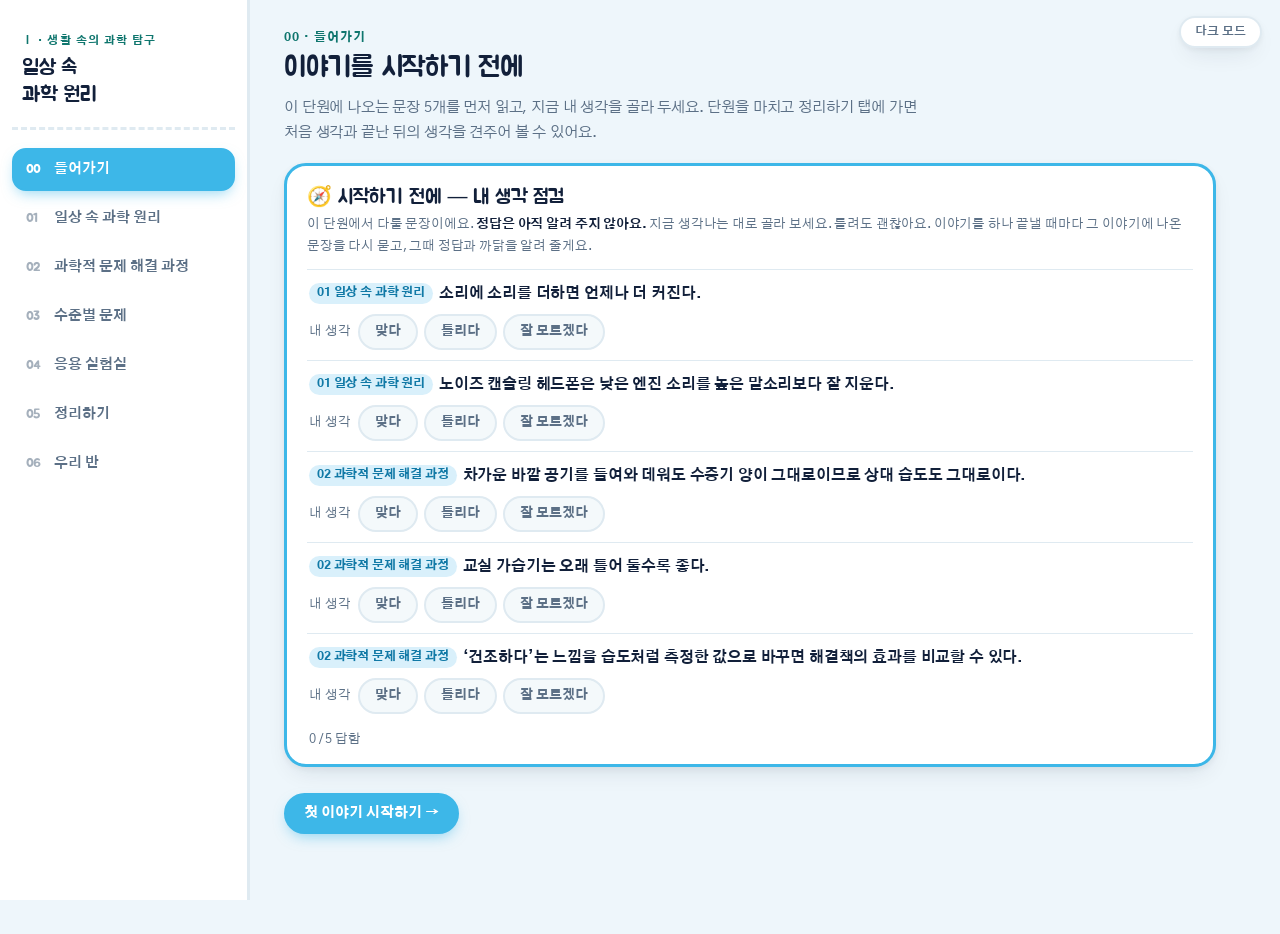
==== 2-1/index.html @ 99b925e0 "2-1 젖은 수건 교실·2-2 자동 급수 화분: 잘라 보는 디오라마 모형, AI 대표 그림(wet-towel-classroom·auto-water.webp)과 훅 문장, 2-1 과" ====
<!DOCTYPE html>
<html lang="ko">
<head>
<meta charset="utf-8">
<meta name="viewport" content="width=device-width, initial-scale=1">
<title>생활 속의 과학 탐구 — 관측 스테이션</title>
<link rel="stylesheet" href="../assets/theme.css">
<link rel="stylesheet" href="../assets/story.css">
</head>
<body>

<div class="app">
  <nav class="rail" id="rail">
    <div class="brand">
      <a class="home" href="../">← 과학탐구실험2</a>
      <div class="eyebrow" style="margin-top:8px">Ⅰ · 생활 속의 과학 탐구</div>
      <h1 class="display">일상 속<br>과학 원리</h1>
    </div>
    <button class="tab-btn active" data-tab="0"><span class="num">01</span> 일상 속 과학 원리</button>
    <button class="tab-btn" data-tab="1"><span class="num">02</span> 과학적 문제 해결 과정</button>
    <button class="tab-btn" data-tab="3"><span class="num">03</span> 수준별 문제</button>
    <button class="tab-btn" data-tab="4"><span class="num">04</span> 응용 실험실</button>
    <button class="tab-btn" data-tab="5"><span class="num">05</span> 정리하기</button>
    <button class="tab-btn" data-tab="6"><span class="num">06</span> 우리 반</button>
  </nav>

  <main>
    <!-- =====================================================================
         01 일상 속 과학 원리 — 이야기 「비행기 안의 고요」
         ===================================================================== -->
    <section class="tab-panel" data-panel="0">
      <div class="stage-head">
        <div class="eyebrow">01 · 우리 곁의 과학 · 이야기 한 편</div>
        <h2 class="display">비행기 안의 고요</h2>
        <p>수학여행 비행기 안, 엔진 소리가 웅웅 울립니다. 노이즈 캔슬링 헤드폰을 켜자 소음이 거짓말처럼 줄어듭니다. 소리를 소리로 지우는 원리를 <span data-view="law:간섭 (파동)">파동의 간섭</span>으로 찾아내고, 헤드폰이 왜 말소리는 다 지우지 못하는지까지 알아냅니다.</p>
        <span class="std-chip">10과탐2-01-01</span><div class="std-note"><b>[10과탐2-01-01]</b> 영화, 건축, 요리, 스포츠, 미디어 등 생활 속의 과학 원리를 실험 등을 통해 탐구하고, 과학 원리를 설명할 수 있다.</div><p class="std-note" style="margin-top:6px">※ 실습편은 <b>Ⅰ. 생활 속의 과학 탐구</b>(2-3)에 있습니다.</p><div class="terms"><b>파동의 간섭</b><b>위상</b><b>처리 지연</b></div>
      </div>

      <div class="episode" id="ep1">
        <section class="scene" data-title="엔진 소리가 사라졌다">
          <div class="story narr"><div class="who">✈️</div><div class="say"><span class="name">이야기</span>제주로 가는 비행기. 엔진이 내는 낮은 ‘웅—’ 소리가 계속 귀를 누릅니다. 옆자리 친구가 건넨 헤드폰의 노이즈 캔슬링 단추를 누르자, 음악을 틀지 않았는데도 엔진 소리가 확 줄었습니다.</div></div>
          <div class="story"><div class="who">🧑‍🎓</div><div class="say"><span class="name">친구</span>“신기하지? 헤드폰 바깥에 작은 마이크가 달려 있대. 그런데 마이크로 소음을 들어서 어떻게 소음을 없앤다는 거지?”</div></div>
          <div class="gate loose" id="g1"></div>
        </section>

        <section class="scene" data-title="소리로 소리를 지우기">
          <div class="story"><div class="who">🎧</div><div class="say"><span class="name">음향 엔지니어 (기내 방송 인터뷰)</span>“헤드폰은 마이크로 들은 소음을 바탕으로 새 소리를 만들어 함께 들려줍니다. 새 소리의 <b>위상</b>(파동이 어느 단계에 있는지)과 <b>세기</b>를 조절해, 귀에 들리는 소리의 <b>진폭</b>을 원래 소음의 <b>10% 이하</b>로 줄여 보세요.”</div></div>
          <div class="stage-card">
            <div class="canvas-wrap stage"><canvas id="a-c-wave" width="900" height="380"></canvas></div>
            <div class="sim-side">
              <div class="readout" id="a-wave-read"></div>
              <div style="display:flex;flex-direction:column;gap:14px">
                <div class="ctrl-group">
                  <div class="ctrl-label">만든 소리의 위상차<span class="val" id="a-ph-val">0°</span></div>
                  <input type="range" id="a-ph" min="0" max="180" step="5" value="0">
                </div>
                <div class="ctrl-group">
                  <div class="ctrl-label">만든 소리의 세기 (소음 = 1)<span class="val" id="a-am-val">0.5</span></div>
                  <input type="range" id="a-am" min="0.5" max="1.5" step="0.1" value="0.5">
                </div>
                <button type="button" class="btn sm" id="a-wave-play">⏸ 파동 멈추기</button>
              </div>
            </div>
            <div class="info-card" id="a-wave-info"></div>
          </div>
          <div id="a-wave-pick"></div>
          <div class="mission" id="m1-2"><ul><li id="m1-2a">귀에 들리는 소리를 소음의 10% 이하로 줄이기</li><li id="m1-2b">위상차 0° 일 때 일어나는 일 고르기</li></ul></div>
        </section>

        <section class="scene" data-title="말소리는 왜 들릴까">
          <div class="story"><div class="who">🗣️</div><div class="say"><span class="name">친구</span>“이상해. 엔진 소리는 거의 안 들리는데 승무원 안내 방송은 들려.”</div></div>
          <div class="story"><div class="who">🧭</div><div class="say"><span class="name">탐구 과제</span>헤드폰은 마이크로 소리를 듣고 새 소리를 만들기까지 <b>0.1 ms</b>(1만분의 1초)가 걸립니다. 소음의 진동수를 바꿔 가며, 소음을 <b>절반 이상 줄일 수 있는 가장 높은 진동수</b>를 찾아보세요.</div></div>
          <div class="stage-card">
            <div class="canvas-wrap stage"><canvas id="a-c-lag" width="900" height="330"></canvas></div>
            <div class="sim-side">
              <div class="readout" id="a-lag-read"></div>
              <div style="display:flex;flex-direction:column;gap:14px">
                <div class="ctrl-group">
                  <div class="ctrl-label">소음의 진동수<span class="val" id="a-f-val">200 Hz</span></div>
                  <input type="range" id="a-f" min="100" max="2000" step="100" value="200">
                </div>
                <button type="button" class="btn sm" id="a-lag-play">⏸ 파동 멈추기</button>
              </div>
            </div>
            <div class="info-card" id="a-lag-info"></div>
          </div>
          <div id="a-lag-pick"></div>
          <div class="mission" id="m1-3"><ul><li id="m1-3a">소음을 절반 이상 줄이는 가장 높은 진동수 찾기</li><li id="m1-3b">말소리가 들리는 까닭 고르기</li></ul></div>
        </section>

        <section class="scene" data-title="생활 속 과학 원리 지도">
          <div class="story"><div class="who">🗺️</div><div class="say"><span class="name">과학 선생님 (여행 뒤 수업)</span>“노이즈 캔슬링처럼 우리 생활의 기술 뒤에는 과학 원리가 숨어 있어요. 영화, 건축, 요리, 스포츠, 미디어에서 모은 카드를 원리에 따라 나눠 봅시다.”</div></div>
          <div class="stage-card"><div id="a-sort"></div></div>
          <div class="mission" id="m1-4">여덟 가지 생활 속 기술을 과학 원리에 따라 나누세요.</div>
        </section>

        <section class="scene" data-title="결말 — 여행 보고서">
          <div class="ending">
            <h4>🎧 반대 모양의 파동을 더하면 사라진다</h4>
            <p>노이즈 캔슬링 헤드폰은 마이크로 들은 소음과 세기는 같고 위상이 <b>반대(180°)</b>인 소리를 만들어 더합니다. 두 파동의 마루와 골이 만나 서로 지우는 <b>상쇄 간섭</b>입니다. 위상이 같으면 오히려 소리가 커지는 <b>보강 간섭</b>이 일어납니다. 그런데 소리를 만드는 데 걸리는 짧은 시간 동안에도 진동수가 높은 소리는 위상이 크게 어긋나, 낮은 엔진 소리는 잘 지워도 말소리 속 자음처럼 진동수가 높은 성분은 덜 지워집니다. 생활 속 기술도 원리를 알면 <b>무엇을 잘하고 무엇을 못하는지</b> 설명할 수 있습니다.</p>
            <div class="vs" id="e1-vs"></div>
            <span class="stamp">생활 탐구 ① 완성</span>
          </div>
          <div class="info-card" style="margin:14px 0">📎 과학자의 눈: 실제 헤드폰은 높은 소리를 귀덮개와 이어팁으로 막고(차음), 낮은 소리는 상쇄 간섭으로 줄이는 두 방법을 함께 씁니다. 처리 지연 0.1 ms와 ‘절반 이상’ 기준은 원리를 보이기 위해 단순화한 값입니다.</div>
          <div class="stage-card" style="padding:6px 0 4px;margin-top:16px"><div id="wk1"></div></div>
        </section>
      </div>
      <p class="teacher-note">교사용: 주소 끝에 <a href="?open=1">?open=1</a>을 붙이면 모든 장면이 열립니다.</p>
    </section>

    <!-- =====================================================================
         02 과학적 문제 해결 과정 — 이야기 「목이 따가운 교실」
         ===================================================================== -->
    <section class="tab-panel" data-panel="1" hidden>
      <div class="stage-head">
        <div class="eyebrow">02 · 문제에서 결론까지 · 이야기 한 편</div>
        <h2 class="display">목이 따가운 교실</h2>
        <p>겨울 교실, 난방을 켜면 목이 따갑고 문고리에서 정전기가 탁탁 튑니다. 학급 환경 도우미가 되어 문제를 재어 보고, 가습기와 젖은 수건이라는 두 해결책을 가설로 세워 시험하며, 과학적 문제 해결 과정을 차례로 밟아 갑니다.</p>
        <span class="std-chip">10과탐2-01-02</span><div class="std-note"><b>[10과탐2-01-02]</b> 사회적 이슈나 생활 속에서 과학 탐구 문제를 발견하고, 이를 해결하기 위한 과학 탐구 활동을 계획하고 수행할 수 있다.</div><div class="terms"><b>상대 습도</b><b>가설 검증</b><b>증발</b><b>문제 해결 과정</b></div>
      </div>

      <div class="episode" id="ep2">
        <section class="scene" data-title="겨울 교실의 불평">
          <div class="story narr"><div class="who">🏫</div><div class="say"><span class="name">이야기</span>12월, 난방기를 켠 교실. “목이 따가워.” “눈이 뻑뻑해.” “문고리 만지기 무서워!” 담임 선생님이 환경 도우미에게 해결책을 찾아 달라고 부탁했습니다.</div></div>
          <div class="story"><div class="who">🧑‍🏫</div><div class="say"><span class="name">담임 선생님</span>“가습기를 살까, 화분을 놓을까, 친구들 의견이 제각각이야. 과학적으로 해결하려면 무엇부터 할까?”</div></div>
          <div class="gate loose" id="g2"></div>
        </section>

        <section class="scene" data-title="가습기를 몇 분 틀까">
          <div class="story"><div class="who">💧</div><div class="say"><span class="name">보건 선생님</span>“습도계로 재 보니 교실 습도가 25%예요. 건강에는 <b>40~60%</b>가 좋고, 60%를 넘으면 창문에 물이 맺혀 곰팡이가 생기기 쉬워요. 가습기 세기와 가동 시간을 바꿔 보며 <b>30분 안에</b> 40~60%에 이르게 해 주세요. 그리고 강하게 계속 틀어 두면 어떻게 되는지도 확인해 보세요.”</div></div>
          <div class="stage-card">
            <div class="canvas-wrap stage"><canvas id="b-c-hum" width="900" height="330"></canvas></div>
            <div class="sim-side">
              <div class="readout" id="b-hum-read"></div>
              <div style="display:flex;flex-direction:column;gap:14px">
                <div class="ctrl-group">
                  <div class="ctrl-label">가습기 세기</div>
                  <div class="seg" id="b-pow"><button class="on" data-v="weak">약하게</button><button data-v="strong">강하게</button></div>
                </div>
                <div class="ctrl-group">
                  <div class="ctrl-label">가동 시간<span class="val" id="b-t-val">10분</span></div>
                  <input type="range" id="b-t" min="0" max="120" step="5" value="10">
                </div>
                <button type="button" class="btn sm" id="b-hum-play">⏸ 김 멈추기</button>
              </div>
            </div>
            <div class="info-card" id="b-hum-info"></div>
          </div>
          <div id="b-hum-pick"></div>
          <div class="mission" id="m2-2"><ul><li id="m2-2a">30분 안에 습도 40~60%에 이르게 하기</li><li id="m2-2b">강하게 계속 틀면 60%를 넘는 때 확인하기</li><li id="m2-2c">습도를 알맞게 유지하는 방법 고르기</li></ul></div>
        </section>

        <section class="scene" data-title="젖은 수건 가설">
          <div class="story"><div class="who">🧺</div><div class="say"><span class="name">반장</span>“가습기 살 돈이 없으면 젖은 수건을 널면 되잖아!”</div></div>
          <div class="story"><div class="who">🧭</div><div class="say"><span class="name">탐구 과제</span>좋은 생각이지만 <b>가설</b>로 시험해 봐야 합니다. 수건 한 장은 한 시간에 물 약 50 g을 증발시킵니다. 창문을 닫은 채 한 시간 동안 습도를 <b>10%p 이상</b> 올리려면 수건이 적어도 몇 장 필요할까요? 가장 적은 수를 찾고, 환기하면 어떻게 되는지도 보세요.</div></div>
          <figure class="hero-art"><img src="img/wet-towel-classroom.webp" alt="겨울 교실을 블록처럼 잘라 낸 모형. 칠판과 창문이 있는 두 벽 사이에 책상과 의자가 놓여 있고, 가운데 빨래 건조대에 젖은 수건 여러 장이 걸려 물방울이 떨어진다. 벽에는 작은 습도계가 걸려 있고, 바닥 단면이 보인다." loading="lazy"><figcaption><b>교실 공기 속 물을 다 모아도 1 L 병 하나를 채우지 못합니다</b> 공기에 섞인 수증기는 눈에 보이지 않지만 무게가 있습니다. 20 °C 공기 1 m³는 수증기를 약 17 g까지 품을 수 있는데, 습도 25%인 교실 공기 180 m³에는 모두 합쳐 800 g쯤만 들어 있습니다. 젖은 수건에서 날아간 물이 이 숫자를 얼마나 바꿀 수 있는지 아래 모형에서 따져 보세요.</figcaption></figure>
          <div class="stage-card">
            <div class="canvas-wrap" style="background:#e4eaf1"><canvas id="b-c-towel" width="900" height="580"></canvas></div>
            <div class="sim-side">
              <div class="readout" id="b-towel-read"></div>
              <div style="display:flex;flex-direction:column;gap:14px">
                <div class="ctrl-group">
                  <div class="ctrl-label">널어 둔 젖은 수건<span class="val" id="b-n-val">2장</span></div>
                  <input type="range" id="b-n" min="0" max="12" step="1" value="2">
                </div>
                <div class="ctrl-group">
                  <div class="ctrl-label">창문</div>
                  <div class="seg" id="b-win"><button class="on" data-v="shut">닫아 둠</button><button data-v="vent">20분마다 환기</button></div>
                </div>
                <button type="button" class="btn sm" id="b-towel-play">⏸ 수증기 멈추기</button>
              </div>
            </div>
            <div class="info-card" id="b-towel-info"></div>
          </div>
          <div class="mission" id="m2-3">창문을 닫고 한 시간에 습도를 10%p 이상 올리는 가장 적은 수건 수를 찾으세요.</div>
        </section>

        <section class="scene" data-title="해결 과정 되짚기">
          <div class="story"><div class="who">📋</div><div class="say"><span class="name">담임 선생님</span>“학급 회의에서 발표할 수 있게, 우리가 걸어온 과정을 순서대로 정리해 보자.”</div></div>
          <div class="stage-card"><div id="b-order"></div></div>
          <div class="mission" id="m2-4">과학적 문제 해결의 여섯 단계를 순서대로 놓으세요.</div>
        </section>

        <section class="scene" data-title="결말 — 학급 회의 발표">
          <div class="ending">
            <h4>💧 느낌이 아니라 숫자로</h4>
            <p>환경 도우미는 ‘건조하다’는 느낌을 <b>습도 25%</b>라는 숫자로 바꾸어 문제를 정의했습니다. ‘가습기를 틀면 습도가 오를 것이다’, ‘젖은 수건으로도 올릴 수 있을 것이다’라는 가설을 세우고, 가동 시간과 수건 수를 바꾸어 가며 시험했습니다. 가습기는 강하게 20~30분이면 충분하지만 계속 틀면 60%를 넘었고, 수건은 창문을 닫고 7장은 널어야 한 시간에 10%p가 올랐습니다. <b>문제 인식 → 가설 → 설계 → 수행 → 해석과 결론 → 적용과 평가</b>, 과학적 문제 해결은 생활의 작은 불편에서도 시작됩니다.</p>
            <div class="vs" id="e2-vs"></div>
            <span class="stamp">생활 탐구 ② 완성</span>
          </div>
          <div class="info-card" style="margin:14px 0">📎 과학자의 눈: 상대 습도는 공기가 품을 수 있는 최대 수증기량에 대해 실제 수증기량이 몇 % 인지를 나타냅니다. 20 °C 공기 1 m³는 수증기를 약 17 g까지 품을 수 있습니다. 교실 부피 180 m³, 환기 없음으로 단순화해 계산했습니다. 가습기는 시간당 물 약 2 L를 내는 대형 기준이라, 흔한 가정용(시간당 0.3~0.6 L)이라면 수건 7장(시간당 350 g)이 가습기 한 대 몫쯤 됩니다.</div>
          <div class="stage-card" style="padding:6px 0 4px;margin-top:16px"><div id="wk2"></div></div>
        </section>
      </div>
      <p class="teacher-note">교사용: 주소 끝에 <a href="?open=1">?open=1</a>을 붙이면 모든 장면이 열립니다.</p>
    </section>

    <!-- ===================================================================== 03 수준별 문제 -->
    <section class="tab-panel" data-panel="3" hidden>
      <div class="stage-head">
        <div class="eyebrow">03 · 기본 · 발전 · 심화</div>
        <h2 class="display">수준별 문제</h2>
        <p>이 단원의 학습 목표를 세 단계로 확인합니다. <b>1단계 기본</b>은 용어와 핵심 개념, <b>2단계 발전</b>은 자료 해석과 계산, <b>3단계 심화</b>는 처음 보는 상황에 적용하고 근거를 들어 설명하기입니다. 자기 수준에 맞는 단계부터 시작하세요. 두 번 틀리면 정답과 해설을 볼 수 있습니다.</p>
      </div>
      <div id="quiz"></div>
    </section>

    <!-- ===================================================================== 04 응용 실험실 -->
    <section class="tab-panel" data-panel="4" hidden>
      <div class="stage-head">
        <div class="eyebrow">04 · 배운 것을 처음 보는 상황에</div>
        <h2 class="display">응용 실험실</h2>
        <p>이야기에서 찾아낸 개념을 전혀 다른 상황에 써 봅니다. 사례마다 <b>먼저 예상하고 → 직접 조작해 → 판정받고 → 까닭을 확인</b>합니다. 세 번 틀리면 풀이를 볼 수 있습니다.</p>
      </div>
      <div id="lab"></div>
    </section>

    <!-- ===================================================================== 05 정리하기 -->
    <section class="tab-panel" data-panel="5" hidden>
      <div class="stage-head">
        <div class="eyebrow">05 · 두 탐구를 하나로</div>
        <h2 class="display">정리하기</h2>
        <p>두 이야기의 결과가 아래에 모입니다. 두 탐구를 꿰는 한 문장을 쓰고 <b>답안 복사</b>를 눌러 제출하세요. 쓰는 동안 자동으로 저장됩니다.</p>
      </div>
      <div class="stage-card" style="padding:6px 0 4px"><div id="wk"></div></div>
    </section>

    <!-- ===================================================================== 06 우리 반 -->
    <section class="tab-panel" data-panel="6" hidden>
      <div class="stage-head">
        <div class="eyebrow">06 · 같은 반 친구들과 나누기</div>
        <h2 class="display">우리 반</h2>
        <p>내가 완성한 생활 탐구와 찾아낸 답을 우리 반에 올리고, 친구들은 생활 속에서 어떤 과학 원리를 찾았는지 살펴보세요. <b>올리기 버튼을 눌렀을 때만</b> 공유됩니다. 실명 대신 별명을 쓰세요.</p>
      </div>
      <div class="stage-card"><div id="share"></div></div>
    </section>
  </main>
</div>

<button class="theme-toggle" id="themeToggle">라이트 모드</button>
<script src="../assets/theme.js"></script>
<script src="../assets/scope.js"></script>
<script src="../assets/kit.js"></script>
<script src="../assets/story.js"></script>
<script src="../assets/quiz.js"></script>
<script src="../assets/lab.js"></script>
<script src="../assets/share-config.js"></script>
<script src="../assets/share.js"></script>
<script src="../assets/account.js"></script>
<script src="episodes.js"></script>
<script src="worked.js"></script>
<script src="handoff.js"></script>
<script src="quiz-items.js"></script>
<script src="../assets/review.js"></script>
<script src="../assets/peer.js"></script>
<script src="../assets/qboard.js"></script>
<script src="lab-cases.js"></script>
<script src="../assets/link.js"></script>
<script src="data/seoul-hum.js"></script>
<script src="real-cases.js"></script>
<script src="../assets/precheck.js"></script>
<script src="precheck-items.js"></script>
<script src="try-items.js"></script>
<script src="scale-items.js"></script>
</body>
</html>
---- assets/theme.css ----
@import url('https://fonts.googleapis.com/css2?family=Jua&family=Gothic+A1:wght@400;500;600;700;800;900&display=swap');

/* =========================================================================
   science-teacher-hub 공용 테마 — 정본 (v2)
   저장소 12곳의 theme.css 5개 버전을 하나로 합침. 기준: earth-science-2 계열.
   색은 전부 토큰으로만 정의하고, 다크 모드는 토큰만 다시 선언한다.
   캔버스 그림도 cssVar()로 같은 토큰을 읽으므로 테마를 따라간다.
   ========================================================================= */

/* ---------- 라이트 (기본) ---------- */
:root {
--bg: #eef6fb;
--card: #ffffff;
--card-2: #f4f9fb;
--rail: #ffffff;
--ink: #12203a;
--mist: #5c7086;
--line: #dfeaf1;
--brand: #3db7e8;
--brand-dim: #1f96c9;
--brand-100: #d9f0fb;
--brand-700: #1179a6;
--teal: #14b8a6;
--teal-100: #ccfbf1;
--teal-700: #0f766e;
--coral: #ff9752;
--coral-100: #ffe8d3;
--coral-700: #c2590f;
--violet: #8b6bf0;
--violet-100: #ece5fd;
--violet-700: #6234c9;
--amber: #ffb800;
--amber-100: #fff2cc;
--amber-700: #a86a00;
--rose: #ff6b93;
--rose-100: #ffe0e9;
--rose-700: #c23864;
--green: #4cb963;
--green-100: #dcf5e1;
--green-700: #1f7a37;
/* 강조색 위에 얹는 글자색 / 유리 배경 / 슬라이더 손잡이 테두리 */
--on-accent: #ffffff;
--glass: rgba(255, 255, 255, .88);
--thumb-ring: #ffffff;
--shadow-card: 0 10px 24px -8px rgba(18, 32, 58, .12), 0 2px 6px rgba(18, 32, 58, .06);
--shadow-pop: 0 16px 34px -10px rgba(18, 32, 58, .2);
--shadow-brand: 0 6px 14px -4px rgba(61, 183, 232, .55);
/* 예전 단원 페이지가 아직 쓰는 이름들 (캔버스 cssVar 포함) */
--abyss: var(--bg);
--panel: var(--card);
--panel-2: var(--card-2);
--foam: var(--ink);
--teal-dim: var(--teal-700);
--cold: var(--brand);
--good: var(--green);
--warn: var(--coral);
}

/* ---------- 다크 : OS 설정 (명시적으로 라이트를 고른 경우는 제외) ---------- */
@media (prefers-color-scheme: dark) {
:root:not([data-theme="light"]) {
--bg: #0a1620;
--card: #10222f;
--card-2: #162b3a;
--rail: #0c1c28;
--ink: #e6f0f5;
--mist: #93aebd;
--line: #23404f;
--brand: #4fc3ec;
--brand-dim: #7fd4f2;
--brand-100: #10323f;
--brand-700: #8ad9f5;
--teal: #2ed3bd;
--teal-100: #0e332f;
--teal-700: #74e2d1;
--coral: #ff9d63;
--coral-100: #3a2415;
--coral-700: #ffbb91;
--violet: #a288f5;
--violet-100: #241d3d;
--violet-700: #c5b4fb;
--amber: #ffc42e;
--amber-100: #3a2f0e;
--amber-700: #ffda7c;
--rose: #ff86a6;
--rose-100: #3a1c26;
--rose-700: #ffafc4;
--green: #63c97a;
--green-100: #16301d;
--green-700: #99e0a8;
--on-accent: #06202c;
--glass: rgba(16, 34, 47, .85);
--thumb-ring: #10222f;
--shadow-card: 0 10px 24px -8px rgba(0, 0, 0, .55), 0 2px 6px rgba(0, 0, 0, .35);
--shadow-pop: 0 16px 34px -10px rgba(0, 0, 0, .7);
--shadow-brand: 0 6px 14px -4px rgba(79, 195, 236, .35);
}
}

/* ---------- 다크 : 사용자가 버튼으로 고른 경우 ---------- */
:root[data-theme="dark"] {
--bg: #0a1620;
--card: #10222f;
--card-2: #162b3a;
--rail: #0c1c28;
--ink: #e6f0f5;
--mist: #93aebd;
--line: #23404f;
--brand: #4fc3ec;
--brand-dim: #7fd4f2;
--brand-100: #10323f;
--brand-700: #8ad9f5;
--teal: #2ed3bd;
--teal-100: #0e332f;
--teal-700: #74e2d1;
--coral: #ff9d63;
--coral-100: #3a2415;
--coral-700: #ffbb91;
--violet: #a288f5;
--violet-100: #241d3d;
--violet-700: #c5b4fb;
--amber: #ffc42e;
--amber-100: #3a2f0e;
--amber-700: #ffda7c;
--rose: #ff86a6;
--rose-100: #3a1c26;
--rose-700: #ffafc4;
--green: #63c97a;
--green-100: #16301d;
--green-700: #99e0a8;
--on-accent: #06202c;
--glass: rgba(16, 34, 47, .85);
--thumb-ring: #10222f;
--shadow-card: 0 10px 24px -8px rgba(0, 0, 0, .55), 0 2px 6px rgba(0, 0, 0, .35);
--shadow-pop: 0 16px 34px -10px rgba(0, 0, 0, .7);
--shadow-brand: 0 6px 14px -4px rgba(79, 195, 236, .35);
}

* { box-sizing: border-box; }
html, body { height: 100%; }
body {
margin: 0;
background: var(--bg);
color: var(--ink);
font-family: "Gothic A1", -apple-system, BlinkMacSystemFont, "Malgun Gothic", "Apple SD Gothic Neo", sans-serif;
min-height: 100vh;
overflow-x: hidden;
word-break: keep-all;
-webkit-font-smoothing: antialiased;
}
.display { font-family: "Jua", "Gothic A1", sans-serif; font-weight: 400; letter-spacing: -.01em; }
.mono { font-family: ui-monospace, "SFMono-Regular", Menlo, monospace; font-variant-numeric: tabular-nums; }
a { color: inherit; }

/* ===================== App shell (unit pages) ===================== */
.app { display: grid; grid-template-columns: minmax(200px, 250px) 1fr; min-height: 100vh; }
.app > * { min-width: 0; }   /* 그리드 칸이 내용 때문에 화면보다 넓어지는 것을 막는다 */
.rail {
background: var(--rail);
border-right: 3px solid var(--line);
display: flex; flex-direction: column;
padding: 22px 12px; gap: 6px;
height: 100vh; position: sticky; top: 0;
}
.brand { padding: 4px 10px 18px; border-bottom: 3px dashed var(--line); margin-bottom: 12px; }
.brand a.home { color: var(--brand-700); font-size: 12px; text-decoration: none; font-weight: 700; }
.brand a.home:hover { text-decoration: underline; }
.brand .eyebrow { font-size: 11px; letter-spacing: .1em; text-transform: uppercase; color: var(--teal-700); font-weight: 800; margin-top: 10px; }
.brand h1 { font-size: 21px; margin: 6px 0 0; line-height: 1.3; font-weight: 400; }
.tab-btn {
display: flex; align-items: center; gap: 10px;
background: transparent; border: 2px solid transparent; color: var(--mist);
text-align: left; padding: 11px 12px; border-radius: 14px; cursor: pointer;
font-size: 13.5px; font-weight: 700; font-family: inherit; transition: background .15s, color .15s, border-color .15s, transform .1s;
}
.tab-btn .num { font-family: "Jua"; font-size: 12px; color: var(--mist); opacity: .55; width: 18px; }
@media (hover: hover) {
.tab-btn:hover { background: var(--card-2); color: var(--ink); transform: translateX(1px); }
}
.tab-btn.active { background: var(--brand); border-color: var(--brand); color: var(--on-accent); box-shadow: var(--shadow-brand); }
.tab-btn.active .num { color: var(--on-accent); opacity: 1; }

/* --- 780px 이하: 사이드바를 가로 탭바로. 라벨이 한 글자씩 쪼개지지 않게 고정 --- */
@media (max-width: 780px) {
.app { grid-template-columns: 1fr; }
.rail {
flex-direction: row !important; align-items: center;
overflow-x: auto; -webkit-overflow-scrolling: touch;
height: auto !important; position: static !important;
border-right: none !important; border-bottom: 3px solid var(--line);
padding: 12px; gap: 8px;
}
.rail .brand {
flex: 0 0 auto; margin: 0 6px 0 0; padding: 0 14px 0 4px;
border-bottom: none; border-right: 3px dashed var(--line);
}
.rail .brand .eyebrow { margin-top: 4px; }
.rail .brand h1 { font-size: 15px; margin: 2px 0 0; line-height: 1.25; }
.rail .tab-btn { flex: 0 0 auto; white-space: nowrap; }
/* 테마 버튼이 가로 탭바를 가리지 않도록 아래로 내린다 */
.theme-toggle { top: auto; bottom: 14px; right: 14px; }
main { padding: 22px 16px 60px; }
.controls { padding: 16px 16px 18px; }
.info-card, .detail-panel { margin-left: 16px; margin-right: 16px; }
.stat-row, .legend-row, .card-grid, .era-grid, .compare-wrap, .mini-grid { padding-left: 16px; padding-right: 16px; }
.foot-note { padding-left: 16px; padding-right: 16px; }
}

main { padding: 30px 34px 70px; max-width: 1000px; }
.stage-head { margin-bottom: 18px; }
.stage-head .eyebrow { font-size: 12px; letter-spacing: .08em; text-transform: uppercase; color: var(--teal-700); font-weight: 800; }
.stage-head h2 { font-size: 28px; margin: 6px 0 10px; text-wrap: balance; font-weight: 400; }
.stage-head p { color: var(--mist); font-size: 14.5px; line-height: 1.7; max-width: 660px; margin: 0; }

.stage-card { background: var(--card); border: 3px solid var(--line); border-radius: 26px; overflow: hidden; margin-top: 18px; box-shadow: var(--shadow-card); }
.canvas-wrap { position: relative; background: var(--card-2); border-bottom: 3px solid var(--line); }
canvas { display: block; width: 100%; max-width: 100%; height: auto; touch-action: pan-y; }
.badge-row { position: absolute; top: 12px; left: 12px; display: flex; gap: 6px; flex-wrap: wrap; }
.badge { font-size: 11px; font-weight: 700; padding: 5px 11px; border-radius: 999px; background: var(--glass); color: var(--ink); border: 2px solid var(--line); backdrop-filter: blur(3px); }

.controls { padding: 18px 22px 22px; display: flex; flex-wrap: wrap; gap: 22px; }
.ctrl-group { display: flex; flex-direction: column; gap: 9px; min-width: 170px; flex: 1; }
.ctrl-label { font-size: 11.5px; letter-spacing: .04em; color: var(--mist); font-weight: 800; display: flex; justify-content: space-between; }
.ctrl-label .val { color: var(--brand-700); }
input[type="range"] { -webkit-appearance: none; appearance: none; width: 100%; height: 8px; border-radius: 999px; background: var(--line); outline: none; }
input[type="range"]::-webkit-slider-thumb { -webkit-appearance: none; width: 22px; height: 22px; border-radius: 50%; background: var(--brand); border: 3px solid var(--thumb-ring); box-shadow: 0 2px 8px rgba(31,150,201,.5); cursor: pointer; }
input[type="range"]::-moz-range-thumb { width: 22px; height: 22px; border-radius: 50%; background: var(--brand); border: 3px solid var(--thumb-ring); cursor: pointer; }

.toggle-row { display: flex; gap: 8px; flex-wrap: wrap; }
.chip { border: 2px solid var(--line); background: var(--card-2); color: var(--mist); padding: 8px 15px; border-radius: 999px; font-size: 12.5px; font-weight: 800; cursor: pointer; transition: all .15s; font-family: inherit; }
.chip.on { background: var(--brand); border-color: var(--brand); color: var(--on-accent); }
.chip.warm.on { background: var(--coral); border-color: var(--coral); color: #331700; }
.chip.cold.on { background: var(--cold); border-color: var(--cold); color: var(--on-accent); }
.chip.violet.on { background: var(--violet); border-color: var(--violet); color: #1c1033; }
.chip:focus-visible, .tab-btn:focus-visible, button:focus-visible, a:focus-visible, input:focus-visible { outline: 3px solid var(--brand); outline-offset: 2px; }
.seg { display: flex; border: 2px solid var(--line); border-radius: 999px; overflow: hidden; width: fit-content; flex-wrap: wrap; background: var(--card-2); }
.seg button { border: none; background: transparent; color: var(--mist); padding: 8px 15px; font-size: 12.5px; font-weight: 800; font-family: inherit; cursor: pointer; }
.seg button.on { background: var(--brand); color: var(--on-accent); }

.btn { border: 2px solid var(--line); background: var(--card-2); color: var(--ink); padding: 10px 18px; border-radius: 999px; font-size: 13.5px; font-weight: 800; font-family: inherit; cursor: pointer; transition: all .15s; }
.btn:hover { border-color: var(--brand); transform: translateY(-1px); }
.btn.primary { background: var(--brand); border-color: var(--brand); color: var(--on-accent); box-shadow: var(--shadow-brand); }
.btn.primary:hover { background: var(--brand-dim); border-color: var(--brand-dim); }
.btn:disabled { opacity: .4; cursor: not-allowed; transform: none; }
.btn-row { display: flex; gap: 10px; flex-wrap: wrap; align-items: center; }

.readout { display: flex; align-items: center; gap: 10px; background: var(--card-2); border: 2px solid var(--line); border-radius: 14px; padding: 11px 15px; }
.readout .dot { width: 11px; height: 11px; border-radius: 50%; flex: none; }
.readout .txt { font-size: 12.5px; color: var(--ink); line-height: 1.5; }
.readout .txt b { color: var(--brand-700); }

.info-card { margin: 0 22px 22px; padding: 15px 18px; border-radius: 16px; background: var(--brand-100); border: 2px solid var(--brand-100); font-size: 13.5px; line-height: 1.75; color: var(--ink); min-height: 22px; }
.info-card b { color: var(--brand-700); }
.info-card .tag { display: inline-block; font-size: 10.5px; font-weight: 800; letter-spacing: .05em; padding: 2px 8px; border-radius: 999px; margin-right: 8px; }

.foot-note { color: var(--mist); font-size: 11.5px; padding: 0 22px 20px; }

.card-grid { display: grid; grid-template-columns: repeat(auto-fill, minmax(155px, 1fr)); gap: 12px; padding: 4px 22px 0; }
.pick-card { background: var(--card-2); border: 2px solid var(--line); border-radius: 18px; padding: 15px; cursor: pointer; text-align: left; transition: all .15s; color: var(--ink); font-family: inherit; }
.pick-card:hover { border-color: var(--brand); transform: translateY(-2px); }
.pick-card.on { border-color: var(--brand); background: var(--brand-100); box-shadow: var(--shadow-card); }
.pick-card .ico { font-size: 24px; margin-bottom: 6px; display: block; }
.pick-card .t { font-size: 13.5px; font-weight: 800; margin-bottom: 3px; }
.pick-card .d { font-size: 11.5px; color: var(--mist); line-height: 1.5; }
.pick-card .pc-ico { font-size: 23px; margin-bottom: 6px; display: block; }
.pick-card .pc-name { font-weight: 800; font-size: 13.5px; margin-bottom: 3px; }
.pick-card .pc-sub { font-size: 11.5px; color: var(--mist); }

.detail-panel { margin: 16px 22px 22px; padding: 17px 19px; border-radius: 18px; background: var(--card-2); border: 2px solid var(--line); font-size: 13.5px; line-height: 1.8; color: var(--mist); }
.detail-panel h4 { margin: 0 0 8px; color: var(--ink); font-size: 15.5px; font-family: "Jua"; font-weight: 400; }
.detail-panel b { color: var(--ink); }
.detail-panel .hint { color: var(--mist); font-size: 12.5px; font-style: italic; }

.mini-grid { display: grid; grid-template-columns: repeat(auto-fit, minmax(150px, 1fr)); gap: 12px; margin: 16px 22px 26px; }
.mini-card { background: var(--card-2); border: 2px solid var(--line); border-radius: 16px; padding: 13px 15px; }
.mini-card .mi-ico { font-size: 21px; margin-bottom: 6px; }
.mini-card h4 { margin: 0 0 4px; font-size: 13.5px; color: var(--ink); font-weight: 800; }
.mini-card p { margin: 0; font-size: 12px; line-height: 1.6; color: var(--mist); }

.timeline-wrap { padding: 12px 22px 4px; }
.timeline-track { position: relative; height: 10px; border-radius: 999px; background: var(--line); margin: 30px 4px 14px; }
.timeline-fill { position: absolute; top: 0; left: 0; height: 100%; border-radius: 999px; background: linear-gradient(90deg, var(--brand-dim), var(--brand)); }
.timeline-ticks { display: flex; justify-content: space-between; padding: 0 2px; }
.timeline-ticks span { font-size: 10.5px; color: var(--mist); font-weight: 700; }
.timeline-dot { position: absolute; top: 50%; width: 18px; height: 18px; border-radius: 50%; background: var(--card); border: 4px solid var(--line); transform: translate(-50%, -50%); cursor: pointer; transition: border-color .15s, background .15s; }
.timeline-dot.on { border-color: var(--teal); background: var(--teal); }
.timeline-dot .td-label { position: absolute; top: 20px; left: 50%; transform: translateX(-50%); font-size: 10.5px; color: var(--mist); white-space: nowrap; font-weight: 700; }
.timeline-dot.on .td-label { color: var(--teal-700); font-weight: 800; }

.era-grid { display: grid; grid-template-columns: repeat(auto-fit, minmax(130px, 1fr)); gap: 10px; padding: 0 22px 18px; }
.era-btn { background: var(--card-2); border: 2px solid var(--line); color: var(--mist); padding: 11px 8px; border-radius: 14px; font-size: 12.5px; font-weight: 800; cursor: pointer; text-align: center; font-family: inherit; }
.era-btn.on { background: var(--teal); border-color: var(--teal); color: var(--on-accent); }

.compare-wrap { display: grid; grid-template-columns: 1fr 1fr; gap: 16px; padding: 0 22px 22px; }
@media (max-width: 700px) { .compare-wrap { grid-template-columns: 1fr; } }
.compare-col { background: var(--card-2); border: 2px solid var(--line); border-radius: 16px; padding: 15px 17px; }
.compare-col h4 { margin: 0 0 8px; font-size: 13.5px; color: var(--teal-700); font-weight: 800; }
.compare-col p { margin: 0; font-size: 12.5px; line-height: 1.75; color: var(--mist); }

.stat-row { display: flex; gap: 14px; flex-wrap: wrap; padding: 0 22px 18px; }
.stat-box { flex: 1; min-width: 120px; background: var(--card-2); border: 2px solid var(--line); border-radius: 16px; padding: 13px 15px; }
.stat-box .lbl { font-size: 10.5px; text-transform: uppercase; letter-spacing: .05em; color: var(--mist); font-weight: 800; }
.stat-box .num { font-size: 21px; color: var(--brand-700); font-weight: 800; margin-top: 3px; font-family: "Jua"; }

.legend-row { display: flex; gap: 14px; flex-wrap: wrap; padding: 2px 22px 16px; font-size: 12px; color: var(--mist); font-weight: 700; }
.legend-row .sw { display: inline-block; width: 11px; height: 11px; border-radius: 4px; margin-right: 5px; vertical-align: -1px; }

.theme-toggle {
position: fixed; top: 16px; right: 18px; z-index: 20;
background: var(--card); border: 2px solid var(--line); color: var(--mist);
border-radius: 999px; padding: 7px 14px; font-size: 11.5px; font-weight: 700;
font-family: inherit; cursor: pointer; box-shadow: var(--shadow-card);
}
.theme-toggle:hover { border-color: var(--brand); color: var(--ink); }
/* 위의 기본 규칙이 모바일 규칙(top:auto)보다 뒤에 있어 top·bottom 이 함께 걸려 버튼이 세로로 늘어났다 */
@media (max-width: 780px) { .theme-toggle { top: auto; bottom: 14px; right: 14px; } }

@media (prefers-reduced-motion: reduce) { * { animation-duration: .001ms !important; transition-duration: .001ms !important; } }

/* ===================== Home / hub cards ===================== */
.hero { padding: 54px 30px 30px; max-width: 1080px; margin: 0 auto; }
.hero .kicker { display: inline-flex; align-items: center; gap: 8px; background: var(--teal-100); color: var(--teal-700); font-weight: 800; font-size: 12px; padding: 7px 14px; border-radius: 999px; margin-bottom: 14px; }
.hero h1 { font-size: clamp(32px, 5vw, 48px); margin: 6px 0 16px; text-wrap: balance; font-weight: 400; }
.hero p { color: var(--mist); font-size: 15.5px; line-height: 1.8; max-width: 640px; margin: 0; }

.part-heading { max-width: 1080px; margin: 34px auto 0; padding: 0 30px; font-family: "Jua"; font-size: 15px; color: var(--ink); display: flex; align-items: center; gap: 10px; }
.part-heading .roman { display: inline-flex; align-items: center; justify-content: center; width: 30px; height: 30px; border-radius: 10px; font-size: 14px; background: var(--brand-100); color: var(--brand-700); }

.grid { max-width: 1080px; margin: 14px auto 20px; padding: 0 30px; display: grid; grid-template-columns: repeat(auto-fit, minmax(min(100%, 290px), 1fr)); gap: 20px; }
.unit-card { display: block; background: var(--card); border: 3px solid var(--line); border-radius: 28px; padding: 26px; text-decoration: none; color: inherit; transition: border-color .15s, transform .15s, box-shadow .15s; position: relative; overflow: hidden; box-shadow: var(--shadow-card); }
.unit-card:hover { border-color: var(--brand); transform: translateY(-4px); box-shadow: var(--shadow-pop); }
.unit-card .chapter { display: inline-flex; align-items: center; justify-content: center; width: 34px; height: 34px; border-radius: 12px; font-family: "Jua"; font-size: 16px; margin-bottom: 12px; }
.unit-card h3 { font-size: 20px; margin: 0 0 9px; font-weight: 400; line-height: 1.35; }
.unit-card p { color: var(--mist); font-size: 13px; line-height: 1.65; margin: 0 0 14px; min-height: 40px; }
.unit-card .topics { display: flex; flex-wrap: wrap; gap: 6px; }
.unit-card .topics span { font-size: 10.5px; font-weight: 700; padding: 4px 10px; border-radius: 999px; background: var(--card-2); border: 2px solid var(--line); color: var(--mist); }
.unit-card .go { position: absolute; top: 26px; right: 26px; color: var(--brand); font-size: 20px; font-weight: 900; }
.unit-card .count { position: absolute; bottom: 24px; right: 24px; font-size: 11px; color: var(--teal-700); font-weight: 800; background: var(--teal-100); padding: 4px 10px; border-radius: 999px; }
.unit-card.c1 .chapter { background: var(--brand-100); color: var(--brand-700); }
.unit-card.c2 .chapter { background: var(--coral-100); color: var(--coral-700); }
.unit-card.c3 .chapter { background: var(--violet-100); color: var(--violet-700); }

.part-label { max-width: 1080px; margin: 10px auto 0; padding: 30px 30px 0; font-size: 13px; letter-spacing: .04em; color: var(--ink); font-weight: 800; font-family: "Jua"; }
.tips { max-width: 1080px; margin: 16px auto 70px; padding: 0 30px; display: grid; grid-template-columns: repeat(auto-fit, minmax(min(100%, 230px), 1fr)); gap: 14px; }
.tip-card { background: var(--card); border: 3px solid var(--line); border-radius: 20px; padding: 18px 20px; box-shadow: var(--shadow-card); }
.tip-card .num { font-family: "Jua"; font-size: 22px; color: var(--brand); }
.tip-card h4 { font-size: 14px; margin: 6px 0 5px; font-weight: 800; }
.tip-card p { font-size: 12.5px; color: var(--mist); line-height: 1.65; margin: 0; }
.back-link { max-width: 1080px; margin: 20px auto 0; padding: 0 30px; }
.back-link a { color: var(--mist); font-size: 12px; text-decoration: none; font-weight: 700; }
.back-link a:hover { color: var(--brand-700); }

/* ===================== 학습 설계 부품 (모든 단원 공용) =====================
   단원 페이지는 아래 클래스를 쓰고, theme.js 의 sthGate / sthWork 를 부르면 된다. */

/* 성취기준·학습목표·핵심용어 */
.std-chip { display: inline-block; font-family: ui-monospace, Menlo, monospace; font-size: 11.5px; font-weight: 700;
  background: var(--brand-100); color: var(--brand-700); padding: 3px 9px; border-radius: 999px; margin: 0 4px 8px 0; }
.std-note { font-size: 12.5px; color: var(--mist); line-height: 1.7; margin: 2px 0 0; }
.goal { margin: 6px 0 0; padding-left: 16px; color: var(--mist); font-size: 13.5px; line-height: 1.7; }
.goal li { margin: 2px 0; }
.terms { display: flex; flex-wrap: wrap; gap: 6px; margin-top: 10px; }
.terms b { font-size: 11.5px; font-weight: 800; padding: 4px 10px; border-radius: 999px;
  background: var(--card-2); border: 2px solid var(--line); color: var(--mist); }

/* 예측 잠금 */
.gate { margin: 0 22px 22px; padding: 18px 20px; border-radius: 18px;
  background: var(--amber-100); border: 2px solid var(--amber); }
.gate h4 { margin: 0 0 4px; font-size: 15.5px; font-family: "Jua"; font-weight: 400; color: var(--ink); }
.gate p { margin: 0 0 12px; font-size: 13.5px; line-height: 1.7; color: var(--ink); }
.gate .opts { display: grid; grid-template-columns: repeat(auto-fit, minmax(min(100%, 190px), 1fr)); gap: 8px; }
.gate .opt { text-align: left; background: var(--card); border: 2px solid var(--line); border-radius: 14px;
  padding: 11px 14px; font-size: 13px; font-weight: 700; font-family: inherit; color: var(--ink); cursor: pointer; }
.gate .opt:hover { border-color: var(--amber); }
.gate .opt.picked { background: var(--amber); border-color: var(--amber); color: #3a2a00; }
.gate.done { background: var(--card-2); border-color: var(--line); }
.veil { position: absolute; inset: 0; background: var(--card-2); display: flex; align-items: center;
  justify-content: center; text-align: center; padding: 24px; z-index: 2; }
.veil p { margin: 0; color: var(--mist); font-size: 13.5px; line-height: 1.8; max-width: 340px; }
.veil[hidden] { display: none; }

/* 오개념 상자 */
.miscon { margin: 0 22px 22px; padding: 16px 19px; border-radius: 16px; background: var(--rose-100);
  border: 2px solid var(--rose); font-size: 13.5px; line-height: 1.75; color: var(--ink); }
.miscon .tag { display: inline-block; font-size: 10.5px; font-weight: 800; letter-spacing: .05em;
  background: var(--rose); color: #fff; padding: 2px 9px; border-radius: 999px; margin-bottom: 7px; }
.miscon cite { display: block; margin-top: 8px; font-style: normal; font-size: 11.5px; color: var(--mist); }
.miscon .sep { margin-top: 10px; padding-top: 10px; border-top: 1px dashed var(--rose); }
/* 카드 밖에 둘 때 */
.miscon.loose, .gate.loose { margin-left: 0; margin-right: 0; margin-top: 18px; }

/* 산출물 */
.work { margin: 0 22px 22px; }
.work label { display: block; font-size: 13px; font-weight: 800; color: var(--mist); margin: 16px 0 6px; }
.work textarea { width: 100%; min-height: 78px; padding: 12px 14px; border-radius: 14px; border: 2px solid var(--line);
  background: var(--card-2); color: var(--ink); font-family: inherit; font-size: 13.5px; line-height: 1.7; resize: vertical; }
.work textarea:focus { outline: 3px solid var(--brand); outline-offset: 2px; border-color: var(--brand); }
.work .hint { font-size: 12px; color: var(--mist); margin: 5px 0 0; line-height: 1.6; }
.saved { font-size: 12px; color: var(--teal-700); font-weight: 700; margin-left: 8px; }
.recap { margin: 0 22px 18px; padding: 15px 18px; border-radius: 16px; background: var(--card-2);
  border: 2px solid var(--line); font-size: 13.5px; line-height: 1.8; color: var(--ink); }
.recap b { color: var(--brand-700); }
.recap .none { color: var(--mist); font-weight: 400; }

/* 관측 자료 표 */
.tbl-wrap { overflow-x: auto; margin: 0 22px 22px; border: 2px solid var(--line); border-radius: 16px; background: var(--card); }
table.obs { border-collapse: collapse; width: 100%; min-width: 560px; font-size: 13px; }
table.obs th, table.obs td { padding: 9px 11px; border-bottom: 1px solid var(--line); text-align: center; white-space: nowrap; }
table.obs thead th { background: var(--card-2); font-size: 11px; font-weight: 800; color: var(--mist);
  letter-spacing: .03em; border-bottom: 2px solid var(--line); }
table.obs tbody tr:last-child td { border-bottom: none; }
table.obs td.l { text-align: left; }
table.obs .num { font-family: ui-monospace, Menlo, monospace; font-variant-numeric: tabular-nums; }
table.obs tr.mine { background: var(--brand-100); }
.ox { font-weight: 800; }
.ox.o { color: var(--green-700); } .ox.x { color: var(--mist); } .ox.t { color: var(--amber-700); }

@media (max-width: 780px) {
  .gate, .miscon, .work, .recap, .tbl-wrap { margin-left: 16px; margin-right: 16px; }
}

/* ---------- 한글 조판 ----------
   어절 단위로 줄을 바꾸고(keep-all), 아주 긴 영문·주소만 필요할 때 끊는다(break-word).
   괄호·가운뎃점이 든 짧은 어절은 theme.js 가 .nw 로 묶어 한 줄에 둔다.
   문단 끝줄에 낱말 하나만 남지 않게(text-wrap: pretty), 제목은 줄 길이를 고르게(balance).
   본문 자간은 한글 책처럼 아주 조금 좁힌다. */
body { overflow-wrap: break-word; line-break: strict; letter-spacing: -0.01em; }
.nw { white-space: nowrap; }
p, li, dd, blockquote, td, th, .say, .info-card, .detail-panel, .why, .hint, .q, .msg, .lab-task-t, .lab-hint,
.pc-ans, .pc-s, .pc-head p, .std-note, .miscon, .gate p, .veil p, .readout .txt, .mini-card p, .compare-col p, .tip-card p, .unit-card p { text-wrap: pretty; }
h1, h2, h3, h4, .display { text-wrap: balance; }

/* ---------- 학생 화면은 이 단원만 ----------
   ‘← 과목’ 링크와 교사용 안내는 기본으로 숨기고, 교사 기기(<html class="sth-teacher">)에서만 보인다.
   과목 첫 화면(단원 목록)은 학생에게 안내 카드만 보인다(theme.js). */
html:not(.sth-teacher) .rail .brand a.home, html:not(.sth-teacher) .teacher-note { display: none !important; }
html:not(.sth-teacher) a.unit-card { visibility: hidden; }
.gate-note { min-height: 100vh; display: flex; align-items: center; justify-content: center; padding: 24px 16px; }
.gate-card { max-width: 520px; background: var(--card); border: 2px solid var(--line); border-radius: 22px; padding: 28px 26px; box-shadow: var(--shadow-card); }
.gate-card h1 { font-size: clamp(24px, 6vw, 32px); font-weight: 400; margin: 8px 0 12px; }
.gate-card p { color: var(--mist); font-size: 15px; line-height: 1.8; margin: 0; }
.gate-card .eyebrow { font-size: 12px; letter-spacing: .08em; color: var(--teal-700); font-weight: 800; }

/* ---------- 학생 입장 QR (교사 기기에서만 버튼이 생긴다) ---------- */
.qr-btn { display: inline-block; margin-top: 10px; border: 2px solid var(--brand); background: var(--brand-100); color: var(--brand-700);
  padding: 6px 12px; border-radius: 999px; font: inherit; font-size: 12.5px; font-weight: 800; cursor: pointer; }
.qr-btn:hover { background: var(--brand); color: #fff; }
.unit-card .qr-btn { margin-top: 4px; }
.qr-full { position: fixed; inset: 0; z-index: 9999; background: rgba(10, 20, 30, .72); display: flex; align-items: center; justify-content: center; padding: 16px; }
.qf-box { background: #fff; color: #10202e; border-radius: 26px; padding: 26px 28px 22px; text-align: center; max-width: min(96vw, 720px); max-height: 96vh; overflow: auto; }
.qf-sub { font-size: 14px; font-weight: 800; color: #0f766e; letter-spacing: .02em; }
.qf-title { font-family: "Jua", "Gothic A1", sans-serif; font-size: clamp(24px, 4.5vw, 40px); margin: 6px 0 14px; line-height: 1.25; }
.qf-code { width: min(64vh, 80vw); height: min(64vh, 80vw); margin: 0 auto; }
.qf-code svg { width: 100%; height: 100%; display: block; }
.qf-url { font-family: ui-monospace, Menlo, monospace; font-size: clamp(13px, 2vw, 18px); margin: 12px 0 4px; word-break: break-all; color: #10202e; }
.qf-hint { font-size: 13.5px; color: #5b6b7b; margin: 4px 0 14px; }
@media print { .qr-btn { display: none !important; } }

/* 첫 추리 — 짝과 이야기한 뒤 다시 고르기 · 우리 반 투표 (theme.js sthGate) */
.gate-rv { display: flex; flex-wrap: wrap; gap: 8px 10px; align-items: center; margin-top: 12px; font-size: 13px; color: var(--mist); }
.gate-rv .rv-msg b { color: var(--ink); }
.gate-rv .btn { padding: 6px 13px; font-size: 12.5px; }
.gate-rv .rv-st { font-size: 12.5px; }
.gate .opt.again { border-color: var(--violet); background: var(--violet-100); color: var(--violet-700); }
.gate .opt.first-ghost { outline: 2px dashed var(--line); outline-offset: 2px; }

/* 그림 무대 색 — 이야기 단원의 캔버스는 라이트·다크 모드와 관계없이 이 어두운 무대 색으로 그린다(theme.js cssVar). */
.sth-stage {
  --bg: #070a1f;
  --card: #111a3d;
  --card-2: #17214a;
--rail: #0c1c28;
  --ink: #e8ecff;
  --mist: #9fb0e0;
  --line: #2b3768;
--brand: #4fc3ec;
--brand-dim: #7fd4f2;
--brand-100: #10323f;
--brand-700: #8ad9f5;
--teal: #2ed3bd;
--teal-100: #0e332f;
--teal-700: #74e2d1;
--coral: #ff9d63;
--coral-100: #3a2415;
--coral-700: #ffbb91;
--violet: #a288f5;
--violet-100: #241d3d;
--violet-700: #c5b4fb;
--amber: #ffc42e;
--amber-100: #3a2f0e;
--amber-700: #ffda7c;
--rose: #ff86a6;
--rose-100: #3a1c26;
--rose-700: #ffafc4;
--green: #63c97a;
--green-100: #16301d;
--green-700: #99e0a8;
--on-accent: #06202c;
--glass: rgba(16, 34, 47, .85);
--thumb-ring: #10222f;
--shadow-card: 0 10px 24px -8px rgba(0, 0, 0, .55), 0 2px 6px rgba(0, 0, 0, .35);
--shadow-pop: 0 16px 34px -10px rgba(0, 0, 0, .7);
--shadow-brand: 0 6px 14px -4px rgba(79, 195, 236, .35);

  --panel: #0d1431;
  --panel-2: #141c42;
}
---- assets/story.css ----
/* =========================================================================
   이야기형 소단원(에피소드) 부품 — story.js 와 짝
   한 탭(소단원) 안에서 장면이 차례로 열리고 결말에서 끝난다.
   색은 theme.css 의 토큰만 쓴다.
   ========================================================================= */

.episode { margin: 0 0 40px; }

/* ---- 진행 막대 ---- */
.ep-bar { position: sticky; top: 0; z-index: 5; display: flex; align-items: center; gap: 6px; flex-wrap: wrap;
  margin: 0 0 14px; padding: 10px 14px; border-radius: 16px; background: var(--glass);
  backdrop-filter: blur(8px); -webkit-backdrop-filter: blur(8px); border: 2px solid var(--line); }
.ep-bar .ep-name { font-family: "Jua"; font-size: 14px; color: var(--ink); margin-right: 6px; }
.ep-dot { display: inline-flex; align-items: center; gap: 6px; border: 2px solid var(--line); background: var(--card);
  color: var(--mist); border-radius: 999px; padding: 5px 11px; font-size: 11.5px; font-weight: 800;
  font-family: inherit; cursor: pointer; }
.ep-dot:disabled { cursor: not-allowed; opacity: .55; }
.ep-dot.cleared { background: var(--teal-100); border-color: var(--teal-100); color: var(--teal-700); }
.ep-dot.now { border-color: var(--brand); color: var(--brand-700); background: var(--brand-100); }
.ep-bar .ep-reset { margin-left: auto; border: none; background: none; color: var(--mist); font-size: 11.5px;
  font-family: inherit; cursor: pointer; text-decoration: underline; }

/* ---- 장면 ---- */
.scene[hidden] { display: none; }
.scene-head { margin: 4px 4px 12px; }
.scene-head .eyebrow { font-size: 11.5px; letter-spacing: .1em; color: var(--teal-700); font-weight: 800; }
.scene-head h3 { font-family: "Jua"; font-weight: 400; font-size: 22px; margin: 4px 0 0; color: var(--ink); }
.scene-foot { display: flex; align-items: center; gap: 12px; flex-wrap: wrap; margin: 18px 4px 0; }
.scene-foot .lock-note { font-size: 12.5px; color: var(--mist); }
.scene-foot .btn.next:disabled { opacity: .5; cursor: not-allowed; }

/* ---- 이야기 말풍선 ---- */
.story { display: flex; gap: 12px; align-items: flex-start; margin: 0 0 14px; }
.story .who { flex: none; width: 46px; height: 46px; border-radius: 16px; background: var(--amber-100);
  display: flex; align-items: center; justify-content: center; font-size: 24px; }
.story .say { flex: 1; background: var(--card); border: 2px solid var(--line); border-radius: 4px 18px 18px 18px;
  padding: 13px 16px; font-size: 14px; line-height: 1.8; color: var(--ink); box-shadow: var(--shadow-card); }
.story .say .name { display: block; font-size: 11.5px; font-weight: 800; color: var(--amber-700); margin-bottom: 2px; }
.story.narr .who { background: var(--violet-100); }
.story.narr .say .name { color: var(--violet-700); }
.case-file { background: var(--card-2); border: 2px dashed var(--line); border-radius: 16px; padding: 14px 18px;
  font-size: 13.5px; line-height: 1.8; color: var(--ink); margin: 0 0 14px; }
.case-file b.k { color: var(--coral-700); }

/* ---- 미션 상자 ---- */
.mission { margin: 14px 0 0; padding: 14px 18px; border-radius: 16px; border: 2px solid var(--amber);
  background: var(--amber-100); color: var(--ink); font-size: 13.5px; line-height: 1.75; }
.mission .m-tag { font-weight: 900; margin-right: 6px; }
.mission.ok { border-color: var(--green); background: var(--green-100); color: var(--green-700); }
.mission ul { margin: 6px 0 0; padding-left: 18px; }
.mission li.done { text-decoration: line-through; opacity: .7; }

/* ---- 분류 놀이 (sthSort) ---- */
.sort { padding: 16px 18px 18px; }
.sort .pool { display: flex; flex-wrap: wrap; gap: 8px; min-height: 40px; margin-bottom: 14px; }
.sort .tok { border: 2px solid var(--line); background: var(--card); color: var(--ink); border-radius: 12px;
  padding: 8px 12px; font-size: 13px; font-weight: 700; font-family: inherit; cursor: pointer; text-align: left; }
.sort .tok:hover { border-color: var(--brand); }
.sort .tok.held { border-color: var(--brand); background: var(--brand-100); color: var(--brand-700); }
.sort .tok.bad { border-color: var(--rose); background: var(--rose-100); color: var(--rose-700); }
.sort .buckets { display: grid; grid-template-columns: repeat(auto-fit, minmax(min(100%, 170px), 1fr)); gap: 10px; }
.sort .bucket { border: 2px dashed var(--line); border-radius: 16px; padding: 10px 12px 12px; min-height: 92px;
  background: var(--card-2); cursor: pointer; font-family: inherit; text-align: left; color: var(--ink); }
.sort .bucket:hover { border-color: var(--brand); }
.sort .bucket .b-name { display: block; font-size: 12px; font-weight: 900; color: var(--teal-700); margin-bottom: 6px; }
.sort .bucket .b-sub { display: block; font-size: 11px; color: var(--mist); margin: -4px 0 6px; }
.sort .bucket .in { display: inline-block; margin: 3px 4px 0 0; padding: 4px 9px; border-radius: 999px; font-size: 11.5px;
  font-weight: 700; background: var(--teal-100); color: var(--teal-700); }
.sort .msg { font-size: 12.5px; color: var(--mist); margin-top: 12px; min-height: 18px; line-height: 1.7; }

/* ---- 순서 맞추기 (sthOrder) ---- */
.order { padding: 16px 18px 18px; }
.order .slots { display: flex; flex-direction: column; gap: 6px; margin-bottom: 12px; counter-reset: st; }
.order .slot { border: 2px solid var(--line); border-radius: 12px; padding: 9px 12px 9px 40px; font-size: 13px;
  min-height: 40px; position: relative; color: var(--ink); background: var(--card-2); }
.order .slot::before { counter-increment: st; content: counter(st); position: absolute; left: 12px; top: 8px;
  width: 20px; height: 20px; border-radius: 50%; background: var(--brand-100); color: var(--brand-700);
  font-size: 11.5px; font-weight: 900; display: flex; align-items: center; justify-content: center; }
.order .slot.filled { background: var(--teal-100); border-color: var(--teal-100); color: var(--teal-700); font-weight: 700; }

/* ---- 한 문제 (sthPick) ---- */
.pick { padding: 16px 18px 18px; }
.pick .q { font-size: 14px; line-height: 1.75; color: var(--ink); margin: 0 0 10px; font-weight: 700; }
.pick .opts { display: grid; grid-template-columns: repeat(auto-fit, minmax(min(100%, 200px), 1fr)); gap: 8px; }
.pick .opt { text-align: left; background: var(--card); border: 2px solid var(--line); border-radius: 14px;
  padding: 10px 13px; font-size: 13px; line-height: 1.6; font-family: inherit; color: var(--ink); cursor: pointer; }
.pick .opt:hover { border-color: var(--brand); }
.pick .opt.right { background: var(--green-100); border-color: var(--green); color: var(--green-700); font-weight: 700; }
.pick .opt.wrong { background: var(--rose-100); border-color: var(--rose); color: var(--rose-700); }
.pick .why { font-size: 12.5px; color: var(--mist); line-height: 1.7; margin-top: 10px; min-height: 18px; }

/* ---- 결말 ---- */
.ending { border-radius: 22px; padding: 22px 22px 20px; background: linear-gradient(135deg, var(--teal-100), var(--brand-100));
  border: 2px solid var(--line); color: var(--ink); margin: 0 0 14px; }
.ending h4 { font-family: "Jua"; font-weight: 400; font-size: 20px; margin: 0 0 8px; }
.ending p { font-size: 14px; line-height: 1.85; margin: 0 0 8px; }
.ending .stamp { display: inline-block; margin-top: 6px; padding: 6px 14px; border-radius: 999px; font-weight: 900;
  font-size: 12.5px; background: var(--card); color: var(--teal-700); border: 2px solid var(--teal); }
.ending .vs { font-size: 13px; background: var(--glass); border-radius: 12px; padding: 10px 14px; margin: 10px 0 0; line-height: 1.75; }
.one-line { padding: 4px 18px 18px; }
.one-line label { display: block; font-size: 13px; font-weight: 800; color: var(--ink); margin: 0 0 6px; }
.one-line textarea { width: 100%; box-sizing: border-box; min-height: 74px; border-radius: 14px; border: 2px solid var(--line);
  background: var(--card-2); color: var(--ink); padding: 10px 12px; font-size: 13.5px; line-height: 1.7; font-family: inherit; resize: vertical; }
.one-line textarea:focus { outline: none; border-color: var(--brand); }

.teacher-note { font-size: 11.5px; color: var(--mist); margin: 10px 4px 0; }
.teacher-note a { color: inherit; }

@media (max-width: 640px) {
  .ep-bar { top: 0; padding: 8px 10px; }
  .ep-dot span.t { display: none; }
  .scene-head h3 { font-size: 19px; }
}

/* =========================================================================
   우리 반 공유 탭 (share.js)
   ========================================================================= */
.share { padding: 18px 20px 22px; }
.share h4 { font-family: "Jua"; font-weight: 400; font-size: 17px; margin: 18px 0 10px; color: var(--ink); }
.share-id { display: flex; flex-wrap: wrap; gap: 10px; align-items: flex-end; }
.share-id label { display: flex; flex-direction: column; gap: 4px; font-size: 12px; font-weight: 800; color: var(--mist); }
.share-id input, .share-id select { border: 2px solid var(--line); border-radius: 12px; padding: 8px 12px; font-size: 14px; font-family: inherit;
  background: var(--card-2); color: var(--ink); width: 150px; }
.share-id input:focus, .share-id select:focus { outline: none; border-color: var(--brand); }
.sm-row { display: flex; gap: 10px; flex-wrap: wrap; padding: 9px 12px; border-radius: 12px; background: var(--card-2);
  border: 2px solid var(--line); margin-bottom: 6px; font-size: 13px; color: var(--mist); }
.sm-row b { color: var(--ink); }
.sm-row.ok { background: var(--teal-100); border-color: var(--teal-100); color: var(--teal-700); }
.share-act { display: flex; flex-wrap: wrap; gap: 10px; align-items: center; margin-top: 14px; }
.sh-check { font-size: 12.5px; color: var(--mist); width: 100%; }
.sh-note { font-size: 13px; color: var(--mist); line-height: 1.7; margin: 16px 0 0; }
.sh-bar { font-size: 12.5px; color: var(--ink); margin-bottom: 8px; }
.sh-bar i { display: block; height: 8px; border-radius: 999px; background: var(--card-2); border: 1px solid var(--line); overflow: hidden; margin-top: 4px; }
.sh-bar i b { display: block; height: 100%; background: var(--teal); }
.sh-grid { display: grid; grid-template-columns: repeat(auto-fit, minmax(min(100%, 230px), 1fr)); gap: 10px; margin-top: 14px; }
.sh-card { border: 2px solid var(--line); border-radius: 16px; padding: 12px 14px; background: var(--card); font-size: 12.5px; line-height: 1.65; color: var(--ink); }
.sh-card.me { border-color: var(--brand); }
.sh-card .sh-nick { font-family: "Jua"; font-size: 15px; margin-bottom: 4px; }
.sh-card p { margin: 0 0 4px; color: var(--mist); }
.sh-card p b { color: var(--ink); }
.sh-card blockquote { margin: 8px 0 0; padding: 8px 10px; border-radius: 10px; background: var(--amber-100); color: var(--ink); }

/* 우리 반 활동 기록 (share.js 의 classlog) */
.share-log { margin-top: 22px; }
.sh-log { display: flex; flex-direction: column; gap: 6px; margin-top: 8px; }
.sh-log-row { display: flex; flex-wrap: wrap; align-items: baseline; gap: 4px 10px; padding: 8px 12px; border-radius: 12px;
  background: var(--card-2); border: 2px solid var(--line); font-size: 12.5px; color: var(--mist); }
.sh-log-row b { flex: 1 1 200px; color: var(--ink); font-weight: 800; }
.sh-log-row span { font-weight: 800; color: var(--teal-700); }
.sh-log-row i { font-style: normal; font-size: 11.5px; }
.sh-log-row.now { border-color: var(--brand); background: var(--brand-100); }
.sh-when { margin-top: 6px; font-size: 11px; color: var(--mist); }

/* =========================================================================
   응용 실험실 (lab.js) — 예측 → 조작 → 판정 → 설명
   ========================================================================= */
.lab-top { display: flex; flex-wrap: wrap; align-items: center; gap: 10px 16px; padding: 14px 18px; border-radius: 18px;
  background: var(--card); border: 2px solid var(--line); margin-bottom: 18px; }
.lab-top-t { font-size: 13.5px; color: var(--mist); }
.lab-top-t b { color: var(--teal-700); font-size: 16px; }
.lab-chips { display: flex; flex-wrap: wrap; gap: 6px; }
.lab-chip { font-size: 12px; font-weight: 800; padding: 5px 11px; border-radius: 999px; background: var(--card-2);
  border: 2px solid var(--line); color: var(--mist); text-decoration: none; }
.lab-chip.go { border-color: var(--amber); color: var(--amber-700); }
.lab-chip.ok { background: var(--green-100); border-color: var(--green); color: var(--green-700); }
.lab-case { border: 3px solid var(--line); border-radius: 26px; padding: 18px 20px 20px; margin-bottom: 24px; background: var(--panel);
  scroll-margin-top: 16px; }
.lab-case.ok { border-color: var(--green); }
.lab-head { display: flex; flex-wrap: wrap; align-items: center; gap: 8px; margin-bottom: 12px; }
.lab-head h3 { font-family: "Jua"; font-weight: 400; font-size: 20px; margin: 0; flex: 1 1 240px; }
.lab-no { width: 28px; height: 28px; border-radius: 50%; background: var(--brand); color: var(--on-accent); font-weight: 900;
  display: inline-flex; align-items: center; justify-content: center; font-size: 13px; }
.lab-tag { font-size: 11px; font-weight: 800; padding: 3px 10px; border-radius: 999px; background: var(--teal-100); color: var(--teal-700); }
.lab-step { font-size: 12px; font-weight: 800; color: var(--mist); margin: 16px 0 -8px; letter-spacing: .03em; }
.lab-body { position: relative; }
.lab-body.locked > :not(.lab-veil) { filter: blur(1.5px) grayscale(.6); opacity: .45; pointer-events: none; user-select: none; }
.lab-veil { display: none; }
.lab-body.locked .lab-veil { display: flex; position: absolute; inset: 40px 0 0; z-index: 2; align-items: flex-start; justify-content: center;
  padding-top: 70px; font-weight: 800; font-size: 14px; color: var(--ink); }
.lab-btns { padding: 0 22px 18px; }
.lab-task { margin-top: 16px; padding: 14px 18px; border-radius: 16px; border: 2px dashed var(--amber); background: var(--card); }
.lab-task-t { font-size: 13.5px; line-height: 1.7; margin-bottom: 10px; color: var(--ink); }
.lab-task-t b { color: var(--amber-700); }
.lab-verdict { font-size: 13px; font-weight: 800; }
.lab-verdict.no { color: var(--rose-700); }
.lab-verdict.ok { color: var(--green-700); }
.lab-hint { margin-top: 10px; padding: 10px 14px; border-radius: 12px; background: var(--amber-100); color: var(--ink); font-size: 13px; line-height: 1.7; }
.lab-sol { margin-top: 10px; padding: 10px 14px; border-radius: 12px; background: var(--card-2); border: 2px solid var(--line);
  font-size: 13px; line-height: 1.7; color: var(--ink); }
.lab-task > .btn { margin-top: 10px; }
.lab-why { margin-top: 16px; padding: 16px 18px; border-radius: 18px; background: linear-gradient(135deg, var(--teal-100), var(--brand-100));
  font-size: 13.5px; line-height: 1.8; color: var(--ink); }
.lab-why h4 { font-family: "Jua"; font-weight: 400; font-size: 17px; margin: 0 0 6px; }
.lab-cmp { margin: 0 0 8px; font-size: 13px; }
.lab-cmp.ok b { color: var(--green-700); }
.lab-cmp.no b { color: var(--rose-700); }
.lab-why-t b { color: var(--brand-700); }

/* =========================================================================
   수준별 문제 (quiz.js) — 기본 · 발전 · 심화
   ========================================================================= */
.qz-top { margin-bottom: 18px; }
.qz-levels { display: grid; grid-template-columns: repeat(auto-fit, minmax(180px, 1fr)); gap: 12px; }
.qz-lv { position: relative; text-align: left; display: flex; flex-direction: column; gap: 3px; padding: 14px 16px 12px;
  border-radius: 18px; border: 3px solid var(--line); background: var(--card); color: var(--ink); cursor: pointer; font: inherit; }
.qz-lv:hover { border-color: var(--brand); }
.qz-lv.on { border-color: var(--brand); box-shadow: var(--shadow-brand); }
.qz-lv.lv1.on { border-color: var(--teal); } .qz-lv.lv3.on { border-color: var(--violet); }
.qz-lv-k { font-size: 11px; font-weight: 800; color: var(--mist); letter-spacing: .04em; }
.qz-lv b { font-family: "Jua"; font-weight: 400; font-size: 21px; }
.qz-lv-s { font-size: 12.5px; color: var(--mist); }
.qz-lv-n { font-size: 11.5px; font-weight: 800; color: var(--mist); }
.qz-bar { display: block; height: 7px; border-radius: 99px; background: var(--card-2); overflow: hidden; margin-top: 6px; }
.qz-bar i { display: block; height: 100%; background: var(--green); border-radius: 99px; }
.qz-bar.sm { display: inline-block; width: 90px; height: 6px; margin: 0 6px 0 10px; vertical-align: middle; }
.qz-rec { display: none; position: absolute; top: 10px; right: 12px; font-size: 11px; font-weight: 800; padding: 2px 8px;
  border-radius: 99px; background: var(--amber-100); color: var(--amber-700); }
.qz-lv.rec .qz-rec { display: inline-block; }
.qz-goals { margin-top: 12px; padding: 10px 16px; border-radius: 16px; background: var(--card); border: 2px solid var(--line); font-size: 13px; line-height: 1.7; }
.qz-goals summary { cursor: pointer; font-weight: 800; }
.qz-goals ul { margin: 8px 0 4px; padding-left: 18px; }
.qz-goals li { margin-bottom: 6px; }
.qz-note { margin: 4px 0 2px; font-size: 12px; color: var(--mist); }
.qz-card { border: 3px solid var(--line); border-radius: 22px; padding: 16px 18px; margin-bottom: 16px; background: var(--panel); }
.qz-card.ok { border-color: var(--green); }
.qz-card.seen { border-color: var(--amber); }
.qz-head { display: flex; flex-wrap: wrap; align-items: center; gap: 6px 8px; margin-bottom: 10px; }
.qz-no { width: 26px; height: 26px; border-radius: 50%; background: var(--brand); color: var(--on-accent); font-weight: 900; font-size: 12.5px;
  display: inline-flex; align-items: center; justify-content: center; }
.qz-type { font-size: 11px; font-weight: 800; padding: 3px 10px; border-radius: 99px; background: var(--brand-100); color: var(--brand-700); }
.qz-sec { font-size: 11.5px; font-weight: 700; color: var(--mist); }
.qz-std { font-size: 10.5px; font-weight: 800; padding: 2px 8px; border-radius: 99px; background: var(--teal-100); color: var(--teal-700); cursor: help; }
.qz-q { font-size: 14.5px; line-height: 1.75; color: var(--ink); }
.qz-q b { color: var(--brand-700); }
.qz-fig { margin: 10px 0 4px; overflow-x: auto; }
.qz-fig table { border-collapse: collapse; font-size: 13px; min-width: 60%; }
.qz-fig th, .qz-fig td { border: 1.5px solid var(--line); padding: 6px 10px; text-align: center; }
.qz-fig th { background: var(--card-2); font-weight: 800; }
.qz-fig svg { max-width: 100%; height: auto; }
.qz-ans { margin-top: 10px; }
.qz-opts { display: grid; gap: 8px; }
.qz-opts.ox { grid-template-columns: repeat(2, minmax(0, 120px)); }
.qz-opts .opt { text-align: left; background: var(--card); border: 2px solid var(--line); border-radius: 14px; padding: 10px 14px;
  font: inherit; font-size: 14px; color: var(--ink); cursor: pointer; }
.qz-opts.ox .opt { text-align: center; font-size: 22px; font-weight: 900; }
.qz-opts .opt:hover:not(:disabled) { border-color: var(--brand); }
.qz-opts .opt.right { background: var(--green-100); border-color: var(--green); color: var(--green-700); font-weight: 700; }
.qz-opts .opt.wrong { background: var(--rose-100); border-color: var(--rose); color: var(--rose-700); }
.qz-k { font-weight: 900; color: var(--mist); }
.qz-bogi-h { font-size: 12px; font-weight: 800; color: var(--mist); margin-bottom: 6px; }
.qz-bogi { border: 2px solid var(--line); border-radius: 14px; padding: 8px 12px; background: var(--card); }
.qz-bogi-i { display: block; font-size: 14px; line-height: 1.7; padding: 4px 0; cursor: pointer; }
.qz-bogi-i input { margin-right: 6px; transform: scale(1.15); }
.qz-blank { display: inline-flex; align-items: center; gap: 8px; margin: 0 16px 8px 0; font-size: 14px; font-weight: 800; color: var(--mist); }
.qz-blank input { font: inherit; font-size: 15px; font-weight: 700; color: var(--ink); padding: 8px 12px; border-radius: 12px;
  border: 2px solid var(--line); background: var(--card); width: 170px; }
.qz-blank input:focus, .qz-ta:focus, .qz-match select:focus { outline: none; border-color: var(--brand); }
.qz-sub { font-size: 12px; font-weight: 800; color: var(--mist); margin: 4px 0 6px; }
.qz-pool { display: flex; flex-wrap: wrap; gap: 8px; }
.qz-chip { font: inherit; font-size: 13.5px; padding: 8px 12px; border-radius: 12px; border: 2px solid var(--line); background: var(--card);
  color: var(--ink); cursor: pointer; }
.qz-chip:disabled { opacity: .35; cursor: default; }
.qz-seq { display: flex; flex-wrap: wrap; gap: 6px; margin: 10px 0 6px; min-height: 34px; padding: 6px 10px; border-radius: 12px;
  border: 2px dashed var(--line); font-size: 13.5px; }
.qz-seq span { padding: 4px 10px; border-radius: 10px; background: var(--brand-100); color: var(--brand-700); font-weight: 700; }
.qz-seq em { color: var(--mist); font-style: normal; }
.qz-reset { margin-top: 2px; }
.qz-match { display: flex; flex-wrap: wrap; align-items: center; gap: 8px 12px; margin-bottom: 8px; font-size: 14px; }
.qz-match span { min-width: 150px; font-weight: 700; }
.qz-match select { font: inherit; font-size: 14px; padding: 7px 10px; border-radius: 12px; border: 2px solid var(--line);
  background: var(--card); color: var(--ink); max-width: 100%; }
.qz-ta { width: 100%; box-sizing: border-box; font: inherit; font-size: 14px; line-height: 1.7; padding: 10px 12px; border-radius: 14px;
  border: 2px solid var(--line); background: var(--card); color: var(--ink); resize: vertical; }
.qz-rub { margin-top: 10px; }
.qz-model { padding: 10px 14px; border-radius: 12px; background: var(--brand-100); font-size: 13.5px; line-height: 1.75; margin-bottom: 8px; }
.qz-row { display: flex; flex-wrap: wrap; align-items: center; gap: 8px 12px; margin-top: 12px; }
.qz-verdict { font-size: 13px; font-weight: 800; }
.qz-verdict.ok { color: var(--green-700); }
.qz-verdict.no { color: var(--rose-700); }
.qz-fb { margin-top: 10px; }
.qz-hint { padding: 10px 14px; border-radius: 12px; background: var(--amber-100); color: var(--ink); font-size: 13px; line-height: 1.7; }
.qz-a { margin: 0 0 8px; font-size: 13.5px; }
.qz-a b, .qz-why > b:first-child { color: var(--teal-700); margin-right: 4px; }
.qz-why { padding: 10px 14px; border-radius: 12px; background: linear-gradient(135deg, var(--teal-100), var(--brand-100));
  font-size: 13.5px; line-height: 1.8; color: var(--ink); }
@media (max-width: 560px) {
  .qz-card { padding: 14px 12px; }
  .qz-blank input { width: 130px; }
  .qz-match span { min-width: 0; width: 100%; }
}
.qz-gap { display: inline-block; min-width: 64px; padding: 0 6px; margin: 0 2px; border-bottom: 2.5px solid var(--brand); text-align: center; font-weight: 800; color: var(--brand-700); }

/* =========================================================================
   무대(sthKit)·수업 범위·소단원 잇기 카드 — kit.js, scope.js 와 짝
   ========================================================================= */
:root {
  --stage-ink: #e8ecff; --stage-mute: #9fb0e0; --stage-dim: #6f7fb0;
  --stage-yellow: #ffd36b; --stage-blue: #7fd3ff; --stage-green: #3fd3a3; --stage-red: #ff6b81;
  --stage-violet: #b69cff; --stage-orange: #ffb35c;
  --stage-pill: rgba(9,12,34,.78); --stage-grid: rgba(160,175,255,.12); --stage-line: rgba(200,210,255,.45);
  --stage-bg: #070a1f;
}
.canvas-wrap.stage { background: var(--stage-bg); border-bottom-color: #1b2150; padding: 6px; }
.canvas-wrap.stage canvas { border-radius: 14px; }

/* 시뮬레이션 옆 읽음판 */
.sim-side { display: grid; grid-template-columns: 1.2fr 1fr; gap: 14px 22px; align-items: start; padding: 16px 22px 4px; }
.sim-side .full { grid-column: 1 / -1; }
.sim-side .readout { background: linear-gradient(135deg, #10163a, #1b2156); color: var(--stage-ink); border-radius: 14px; padding: 12px 18px; display: grid; grid-template-columns: auto 1fr; gap: 2px 14px; align-items: baseline; box-shadow: inset 0 0 0 1px rgba(255,255,255,.06); }
.sim-side .readout .k { font-size: 12.5px; color: var(--stage-mute); }
.sim-side .readout .v { font-size: 22px; font-weight: 900; letter-spacing: -.01em; font-variant-numeric: tabular-nums; }
.sim-side .readout .v.b { color: var(--stage-blue); } .sim-side .readout .v.y { color: var(--stage-yellow); } .sim-side .readout .v.g { color: var(--stage-green); } .sim-side .readout .v.r { color: var(--stage-red); }
.sim-side .readout .sub { grid-column: 2; font-size: 12.5px; color: #c6cff5; font-weight: 700; }
.sim-side .readout .ok { grid-column: 1 / -1; margin-top: 6px; font-size: 12.5px; font-weight: 800; padding: 4px 10px; border-radius: 99px; justify-self: start; }
.sim-side .readout .ok.g { background: rgba(60,200,150,.18); color: #7ff0c4; } .sim-side .readout .ok.r { background: rgba(255,90,110,.18); color: #ff9aa8; }
.presets-h { font-size: 13px; font-weight: 800; display: flex; gap: 8px; align-items: center; flex-wrap: wrap; }
.tag-ref { font-size: 11px; font-weight: 800; color: var(--mist); background: var(--card-2); border: 1px solid var(--line); padding: 1px 8px; border-radius: 99px; }
.presets { display: grid; grid-template-columns: repeat(auto-fit, minmax(130px, 1fr)); gap: 8px; }
.presets button { font: inherit; text-align: center; cursor: pointer; padding: 8px 6px; border-radius: 12px; border: 1px solid var(--line); background: var(--card-2); color: var(--ink); line-height: 1.35; transition: transform .1s, border-color .15s; }
.presets button:hover { transform: translateY(-1px); border-color: var(--brand); }
.presets button.on { border-color: var(--brand); box-shadow: 0 0 0 2px color-mix(in srgb, var(--brand) 30%, transparent); }
.presets b { display: block; font-size: 13px; } .presets small { font-size: 11px; color: var(--mist); }
.presets em { display: block; font-style: normal; font-size: 10.5px; color: #c98a00; font-weight: 800; }
@media (max-width: 760px) { .sim-side { grid-template-columns: 1fr; } }

/* 비유 대응표 */
.analog { width: 100%; border-collapse: collapse; font-size: 13px; margin-top: 4px; }
.analog td { border-bottom: 1px solid var(--line); padding: 7px 8px; } .analog td.ar { text-align: center; color: var(--mist); width: 30px; }
.analog td.sky { font-weight: 800; color: var(--violet-700, var(--brand)); } .analog tr.hl td { background: var(--card-2); }
.analog-strip { font-size: 12.5px; color: var(--mist); margin: 8px 0 0; padding: 8px 12px; border-radius: 10px; background: var(--card-2); }
.analog-strip b { color: var(--ink); }

/* 단계 칩 */
.step-chips { display: flex; gap: 6px; flex-wrap: wrap; padding: 10px 14px 0; }
.step-chips span { font-size: 12px; padding: 4px 10px; border-radius: 99px; border: 1px solid var(--line); color: var(--mist); }
.step-chips span.now { border-color: var(--brand); color: var(--ink); font-weight: 800; } .step-chips span.ok { color: var(--teal-700, green); }
.ans-row { padding: 0 22px; display: flex; gap: 12px; align-items: end; flex-wrap: wrap; margin-top: 10px; }
.ans-row label { font-size: 12.5px; font-weight: 700; display: flex; flex-direction: column; gap: 4px; }
.ans-row input { width: 110px; padding: 6px 8px; border-radius: 8px; border: 1px solid var(--line); background: var(--panel); color: var(--ink); font-size: 14px; }

/* 수업 범위 */
.tab-btn[hidden] { display: none !important; }
.scope-band { margin-top: 10px; font-size: 12px; line-height: 1.5; padding: 8px 10px; border-radius: 10px; background: var(--card-2); }
.scope-band span { color: var(--mist); }
.scope-box { margin-top: 10px; font-size: 12px; padding: 8px 10px; border-radius: 10px; border: 1px dashed var(--line); }
.scope-box summary { cursor: pointer; font-weight: 800; }
.scope-box label { display: block; margin: 4px 0; } .scope-box .btn { margin-top: 6px; }
.scope-url { font-size: 10.5px; color: var(--mist); word-break: break-all; margin-top: 4px; }

/* 이어받기 · 넘겨주기 카드 */
.bridge, .handoff { border-radius: 14px; padding: 14px 18px; margin: 0 0 16px; position: relative; }
.bridge { background: linear-gradient(135deg, color-mix(in srgb, var(--brand) 7%, var(--panel)), var(--panel)); border: 1.5px solid color-mix(in srgb, var(--brand) 45%, transparent); box-shadow: 0 6px 18px -12px rgba(30,60,120,.35); }
.handoff { margin: 14px 0; background: linear-gradient(135deg, color-mix(in srgb, #10b48a 8%, var(--panel)), var(--panel)); border: 1.5px solid color-mix(in srgb, #10a37f 55%, transparent); box-shadow: 0 6px 18px -12px rgba(20,120,90,.35); }
.bridge h4, .handoff h4 { margin: 4px 0 6px; font-size: 15px; }
.bridge ul, .handoff ul { list-style: none; margin: 8px 0 0; padding: 0; counter-reset: hl; }
.bridge li, .handoff li { counter-increment: hl; position: relative; padding-left: 30px; margin: 5px 0; line-height: 1.6; }
.bridge li::before, .handoff li::before { content: counter(hl); position: absolute; left: 0; top: 2px; width: 20px; height: 20px; border-radius: 50%; font-size: 11.5px; font-weight: 900; display: grid; place-items: center; background: var(--brand); color: #fff; }
.handoff li::before { background: #10a37f; }
.bridge details summary { cursor: pointer; font-weight: 800; color: var(--mist); }
.b-tag { display: inline-block; font-size: 11px; font-weight: 900; letter-spacing: .04em; padding: 2px 8px; border-radius: 99px; background: var(--brand); color: #fff; }
.handoff .b-tag { background: #10a37f; }
.b-note { font-size: 12.5px; color: var(--mist); margin: 8px 0 0; }
.bq { margin-top: 10px; padding-top: 10px; border-top: 1px solid var(--line); } .bq-q { font-weight: 800; font-size: 13px; }
.bq-o .btn { margin: 6px 6px 0 0; } .bq-o .btn.right { outline: 2px solid var(--teal-700, green); } .bq-o .btn.wrong { opacity: .5; }
.bq-w { font-size: 13px; margin-top: 6px; }

/* 모든 그림 틀을 무대 색으로 */
.episode .canvas-wrap, .lab .canvas-wrap { background: var(--stage-bg); border-bottom-color: #1b2150; }


/* 대표 그림 카드(AI 그림 + 설명) — <figure class="hero-art"><img …><figcaption><b>제목</b> 설명</figcaption></figure> */
.hero-art { margin: 16px 0 0; border-radius: 22px; overflow: hidden; background: linear-gradient(#f6f8fb, #dfe6ee); border: 3px solid var(--line); box-shadow: var(--shadow-card); display: grid; grid-template-columns: minmax(0, 1.1fr) minmax(0, 1fr); align-items: center; }
.hero-art img { width: 100%; display: block; }
.hero-art figcaption { padding: 18px 22px; font-size: 14px; line-height: 1.75; color: #12203a; }
.hero-art figcaption b { display: block; font-size: 17px; margin-bottom: 6px; }
@media (max-width: 760px) { .hero-art { grid-template-columns: 1fr; } }
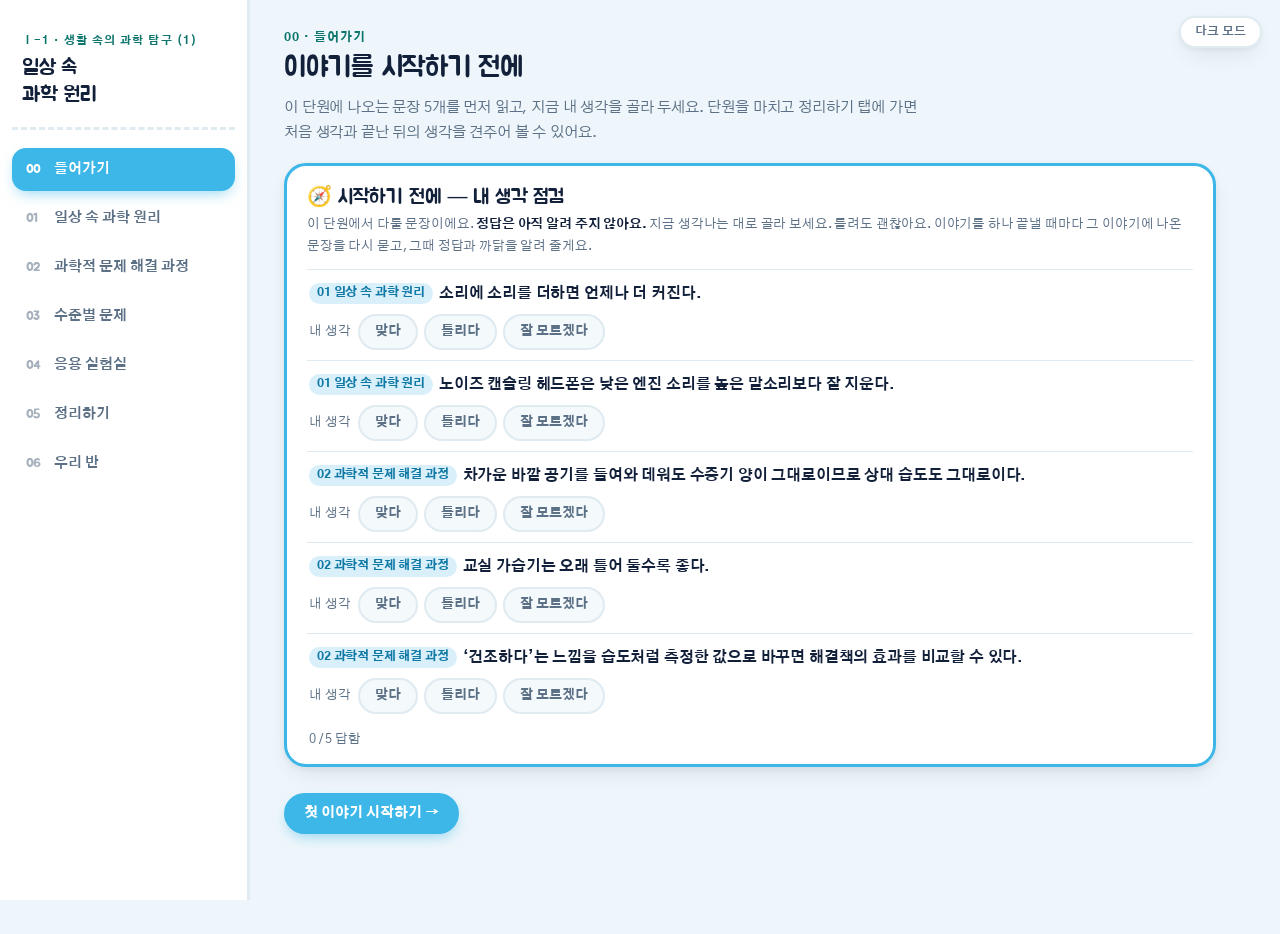
==== commit 851c1f26: "공용 엔진 최신판으로 맞춤(탭·슬라이더 접근성, 휴대폰 탭 줄·그림 글자 키우기, 짝짓기 누르는 단추, 실험실 거의 맞았어요 안내, 줄바꿈 LF), 단원 제목 번호 중복 정리((1" ====
--- a/2-1/index.html
+++ b/2-1/index.html
@@ -3,7 +3,7 @@
 <head>
 <meta charset="utf-8">
 <meta name="viewport" content="width=device-width, initial-scale=1">
-<title>생활 속의 과학 탐구 — 관측 스테이션</title>
+<title>생활 속의 과학 탐구 (1) — 관측 스테이션</title>
 <link rel="stylesheet" href="../assets/theme.css">
 <link rel="stylesheet" href="../assets/story.css">
 </head>
@@ -13,7 +13,7 @@
   <nav class="rail" id="rail">
     <div class="brand">
       <a class="home" href="../">← 과학탐구실험2</a>
-      <div class="eyebrow" style="margin-top:8px">Ⅰ · 생활 속의 과학 탐구</div>
+      <div class="eyebrow" style="margin-top:8px">Ⅰ-1 · 생활 속의 과학 탐구 (1)</div>
       <h1 class="display">일상 속<br>과학 원리</h1>
     </div>
     <button class="tab-btn active" data-tab="0"><span class="num">01</span> 일상 속 과학 원리</button>
@@ -33,20 +33,21 @@
         <div class="eyebrow">01 · 우리 곁의 과학 · 이야기 한 편</div>
         <h2 class="display">비행기 안의 고요</h2>
         <p>수학여행 비행기 안, 엔진 소리가 웅웅 울립니다. 노이즈 캔슬링 헤드폰을 켜자 소음이 거짓말처럼 줄어듭니다. 소리를 소리로 지우는 원리를 <span data-view="law:간섭 (파동)">파동의 간섭</span>으로 찾아내고, 헤드폰이 왜 말소리는 다 지우지 못하는지까지 알아냅니다.</p>
-        <span class="std-chip">10과탐2-01-01</span><div class="std-note"><b>[10과탐2-01-01]</b> 영화, 건축, 요리, 스포츠, 미디어 등 생활 속의 과학 원리를 실험 등을 통해 탐구하고, 과학 원리를 설명할 수 있다.</div><p class="std-note" style="margin-top:6px">※ 실습편은 <b>Ⅰ. 생활 속의 과학 탐구</b>(2-3)에 있습니다.</p><div class="terms"><b>파동의 간섭</b><b>위상</b><b>처리 지연</b></div>
+        <span class="std-chip">10과탐2-01-01</span><div class="std-note"><b>[10과탐2-01-01]</b> 영화, 건축, 요리, 스포츠, 미디어 등 생활 속의 과학 원리를 실험 등을 통해 탐구하고, 과학 원리를 활용한 놀이 체험을 통해 과학의 즐거움과 유용성을 느낄 수 있다.</div><p class="std-note" style="margin-top:6px">※ 실습편은 <b>Ⅰ. 생활 속의 과학 탐구</b>(2-3)에 있습니다.</p><div class="terms"><b>파동의 간섭</b><b>위상</b><b>처리 지연</b></div>
       </div>
 
       <div class="episode" id="ep1">
         <section class="scene" data-title="엔진 소리가 사라졌다">
           <div class="story narr"><div class="who">✈️</div><div class="say"><span class="name">이야기</span>제주로 가는 비행기. 엔진이 내는 낮은 ‘웅—’ 소리가 계속 귀를 누릅니다. 옆자리 친구가 건넨 헤드폰의 노이즈 캔슬링 단추를 누르자, 음악을 틀지 않았는데도 엔진 소리가 확 줄었습니다.</div></div>
           <div class="story"><div class="who">🧑‍🎓</div><div class="say"><span class="name">친구</span>“신기하지? 헤드폰 바깥에 작은 마이크가 달려 있대. 그런데 마이크로 소음을 들어서 어떻게 소음을 없앤다는 거지?”</div></div>
+          <figure class="hero-art"><img src="img/anc-cabin.webp" alt="여객기 동체 한 토막을 블록처럼 잘라 낸 모형. 잘린 동체 안으로 파란 좌석 두 줄과 둥근 창이 보이고, 날개 아래 큰 제트 엔진에서 주황색 소리 물결이 퍼진다. 앞쪽에는 귀덮개형 헤드폰 한쪽을 반으로 갈라 놓아 귀 쿠션, 플라스틱 껍데기, 바깥 마이크, 초록 회로판, 귀 쪽을 향한 스피커 진동판이 보인다." width="900" height="900" loading="lazy"><figcaption><b>비행기 안에서 엔진 소리는 줄고 안내 방송은 들립니다</b> 비행기 엔진은 낮고 큰 소리를 끊임없이 냅니다. 노이즈 캔슬링 헤드폰의 귀덮개 속에는 바깥 마이크, 작은 회로판, 스피커가 들어 있습니다. 이 작은 부품들이 어떻게 소리로 소리를 지울까요?</figcaption></figure>
           <div class="gate loose" id="g1"></div>
         </section>
 
         <section class="scene" data-title="소리로 소리를 지우기">
           <div class="story"><div class="who">🎧</div><div class="say"><span class="name">음향 엔지니어 (기내 방송 인터뷰)</span>“헤드폰은 마이크로 들은 소음을 바탕으로 새 소리를 만들어 함께 들려줍니다. 새 소리의 <b>위상</b>(파동이 어느 단계에 있는지)과 <b>세기</b>를 조절해, 귀에 들리는 소리의 <b>진폭</b>을 원래 소음의 <b>10% 이하</b>로 줄여 보세요.”</div></div>
           <div class="stage-card">
-            <div class="canvas-wrap stage"><canvas id="a-c-wave" width="900" height="380"></canvas></div>
+            <div class="canvas-wrap studio"><canvas id="a-c-wave" width="900" height="460"></canvas></div>
             <div class="sim-side">
               <div class="readout" id="a-wave-read"></div>
               <div style="display:flex;flex-direction:column;gap:14px">
@@ -71,7 +72,7 @@
           <div class="story"><div class="who">🗣️</div><div class="say"><span class="name">친구</span>“이상해. 엔진 소리는 거의 안 들리는데 승무원 안내 방송은 들려.”</div></div>
           <div class="story"><div class="who">🧭</div><div class="say"><span class="name">탐구 과제</span>헤드폰은 마이크로 소리를 듣고 새 소리를 만들기까지 <b>0.1 ms</b>(1만분의 1초)가 걸립니다. 소음의 진동수를 바꿔 가며, 소음을 <b>절반 이상 줄일 수 있는 가장 높은 진동수</b>를 찾아보세요.</div></div>
           <div class="stage-card">
-            <div class="canvas-wrap stage"><canvas id="a-c-lag" width="900" height="330"></canvas></div>
+            <div class="canvas-wrap studio"><canvas id="a-c-lag" width="900" height="380"></canvas></div>
             <div class="sim-side">
               <div class="readout" id="a-lag-read"></div>
               <div style="display:flex;flex-direction:column;gap:14px">
@@ -105,7 +106,7 @@
           <div class="stage-card" style="padding:6px 0 4px;margin-top:16px"><div id="wk1"></div></div>
         </section>
       </div>
-      <p class="teacher-note">교사용: 주소 끝에 <a href="?open=1">?open=1</a>을 붙이면 모든 장면이 열립니다.</p>
+      <p class="teacher-note">교사용: 주소 끝에 <a href="?open=1">?open=1</a>을 붙이면 교사 미리 보기로 열립니다.</p>
     </section>
 
     <!-- =====================================================================
@@ -129,7 +130,7 @@
         <section class="scene" data-title="가습기를 몇 분 틀까">
           <div class="story"><div class="who">💧</div><div class="say"><span class="name">보건 선생님</span>“습도계로 재 보니 교실 습도가 25%예요. 건강에는 <b>40~60%</b>가 좋고, 60%를 넘으면 창문에 물이 맺혀 곰팡이가 생기기 쉬워요. 가습기 세기와 가동 시간을 바꿔 보며 <b>30분 안에</b> 40~60%에 이르게 해 주세요. 그리고 강하게 계속 틀어 두면 어떻게 되는지도 확인해 보세요.”</div></div>
           <div class="stage-card">
-            <div class="canvas-wrap stage"><canvas id="b-c-hum" width="900" height="330"></canvas></div>
+            <div class="canvas-wrap studio"><canvas id="b-c-hum" width="900" height="420"></canvas></div>
             <div class="sim-side">
               <div class="readout" id="b-hum-read"></div>
               <div style="display:flex;flex-direction:column;gap:14px">
@@ -153,9 +154,9 @@
         <section class="scene" data-title="젖은 수건 가설">
           <div class="story"><div class="who">🧺</div><div class="say"><span class="name">반장</span>“가습기 살 돈이 없으면 젖은 수건을 널면 되잖아!”</div></div>
           <div class="story"><div class="who">🧭</div><div class="say"><span class="name">탐구 과제</span>좋은 생각이지만 <b>가설</b>로 시험해 봐야 합니다. 수건 한 장은 한 시간에 물 약 50 g을 증발시킵니다. 창문을 닫은 채 한 시간 동안 습도를 <b>10%p 이상</b> 올리려면 수건이 적어도 몇 장 필요할까요? 가장 적은 수를 찾고, 환기하면 어떻게 되는지도 보세요.</div></div>
-          <figure class="hero-art"><img src="img/wet-towel-classroom.webp" alt="겨울 교실을 블록처럼 잘라 낸 모형. 칠판과 창문이 있는 두 벽 사이에 책상과 의자가 놓여 있고, 가운데 빨래 건조대에 젖은 수건 여러 장이 걸려 물방울이 떨어진다. 벽에는 작은 습도계가 걸려 있고, 바닥 단면이 보인다." loading="lazy"><figcaption><b>교실 공기 속 물을 다 모아도 1 L 병 하나를 채우지 못합니다</b> 공기에 섞인 수증기는 눈에 보이지 않지만 무게가 있습니다. 20 °C 공기 1 m³는 수증기를 약 17 g까지 품을 수 있는데, 습도 25%인 교실 공기 180 m³에는 모두 합쳐 800 g쯤만 들어 있습니다. 젖은 수건에서 날아간 물이 이 숫자를 얼마나 바꿀 수 있는지 아래 모형에서 따져 보세요.</figcaption></figure>
-          <div class="stage-card">
-            <div class="canvas-wrap" style="background:#e4eaf1"><canvas id="b-c-towel" width="900" height="580"></canvas></div>
+          <figure class="hero-art"><img src="img/wet-towel-classroom.webp" alt="겨울 교실을 블록처럼 잘라 낸 모형. 칠판과 창문이 있는 두 벽 사이에 책상과 의자가 놓여 있고, 가운데 빨래 건조대에 젖은 수건 여러 장이 걸려 물방울이 떨어진다. 벽에는 작은 습도계가 걸려 있고, 바닥 단면이 보인다." width="900" height="900" loading="lazy"><figcaption><b>교실 공기 속 물을 다 모아도 1 L 병 하나를 채우지 못합니다</b> 공기에 섞인 수증기는 눈에 보이지 않지만 무게가 있습니다. 20 °C 공기 1 m³는 수증기를 약 17 g까지 품을 수 있는데, 습도 25%인 교실 공기 180 m³에는 모두 합쳐 800 g쯤만 들어 있습니다. 젖은 수건에서 날아간 물이 이 숫자를 얼마나 바꿀 수 있는지 아래 모형에서 따져 보세요.</figcaption></figure>
+          <div class="stage-card">
+            <div class="canvas-wrap studio"><canvas id="b-c-towel" width="900" height="580"></canvas></div>
             <div class="sim-side">
               <div class="readout" id="b-towel-read"></div>
               <div style="display:flex;flex-direction:column;gap:14px">
@@ -192,7 +193,7 @@
           <div class="stage-card" style="padding:6px 0 4px;margin-top:16px"><div id="wk2"></div></div>
         </section>
       </div>
-      <p class="teacher-note">교사용: 주소 끝에 <a href="?open=1">?open=1</a>을 붙이면 모든 장면이 열립니다.</p>
+      <p class="teacher-note">교사용: 주소 끝에 <a href="?open=1">?open=1</a>을 붙이면 교사 미리 보기로 열립니다.</p>
     </section>
 
     <!-- ===================================================================== 03 수준별 문제 -->
--- a/assets/theme.css
+++ b/assets/theme.css
@@ -1,468 +1,523 @@
-@import url('https://fonts.googleapis.com/css2?family=Jua&family=Gothic+A1:wght@400;500;600;700;800;900&display=swap');
-
-/* =========================================================================
-   science-teacher-hub 공용 테마 — 정본 (v2)
-   저장소 12곳의 theme.css 5개 버전을 하나로 합침. 기준: earth-science-2 계열.
-   색은 전부 토큰으로만 정의하고, 다크 모드는 토큰만 다시 선언한다.
-   캔버스 그림도 cssVar()로 같은 토큰을 읽으므로 테마를 따라간다.
-   ========================================================================= */
-
-/* ---------- 라이트 (기본) ---------- */
-:root {
---bg: #eef6fb;
---card: #ffffff;
---card-2: #f4f9fb;
---rail: #ffffff;
---ink: #12203a;
---mist: #5c7086;
---line: #dfeaf1;
---brand: #3db7e8;
---brand-dim: #1f96c9;
---brand-100: #d9f0fb;
---brand-700: #1179a6;
---teal: #14b8a6;
---teal-100: #ccfbf1;
---teal-700: #0f766e;
---coral: #ff9752;
---coral-100: #ffe8d3;
---coral-700: #c2590f;
---violet: #8b6bf0;
---violet-100: #ece5fd;
---violet-700: #6234c9;
---amber: #ffb800;
---amber-100: #fff2cc;
---amber-700: #a86a00;
---rose: #ff6b93;
---rose-100: #ffe0e9;
---rose-700: #c23864;
---green: #4cb963;
---green-100: #dcf5e1;
---green-700: #1f7a37;
-/* 강조색 위에 얹는 글자색 / 유리 배경 / 슬라이더 손잡이 테두리 */
---on-accent: #ffffff;
---glass: rgba(255, 255, 255, .88);
---thumb-ring: #ffffff;
---shadow-card: 0 10px 24px -8px rgba(18, 32, 58, .12), 0 2px 6px rgba(18, 32, 58, .06);
---shadow-pop: 0 16px 34px -10px rgba(18, 32, 58, .2);
---shadow-brand: 0 6px 14px -4px rgba(61, 183, 232, .55);
-/* 예전 단원 페이지가 아직 쓰는 이름들 (캔버스 cssVar 포함) */
---abyss: var(--bg);
---panel: var(--card);
---panel-2: var(--card-2);
---foam: var(--ink);
---teal-dim: var(--teal-700);
---cold: var(--brand);
---good: var(--green);
---warn: var(--coral);
-}
-
-/* ---------- 다크 : OS 설정 (명시적으로 라이트를 고른 경우는 제외) ---------- */
-@media (prefers-color-scheme: dark) {
-:root:not([data-theme="light"]) {
---bg: #0a1620;
---card: #10222f;
---card-2: #162b3a;
---rail: #0c1c28;
---ink: #e6f0f5;
---mist: #93aebd;
---line: #23404f;
---brand: #4fc3ec;
---brand-dim: #7fd4f2;
---brand-100: #10323f;
---brand-700: #8ad9f5;
---teal: #2ed3bd;
---teal-100: #0e332f;
---teal-700: #74e2d1;
---coral: #ff9d63;
---coral-100: #3a2415;
---coral-700: #ffbb91;
---violet: #a288f5;
---violet-100: #241d3d;
---violet-700: #c5b4fb;
---amber: #ffc42e;
---amber-100: #3a2f0e;
---amber-700: #ffda7c;
---rose: #ff86a6;
---rose-100: #3a1c26;
---rose-700: #ffafc4;
---green: #63c97a;
---green-100: #16301d;
---green-700: #99e0a8;
---on-accent: #06202c;
---glass: rgba(16, 34, 47, .85);
---thumb-ring: #10222f;
---shadow-card: 0 10px 24px -8px rgba(0, 0, 0, .55), 0 2px 6px rgba(0, 0, 0, .35);
---shadow-pop: 0 16px 34px -10px rgba(0, 0, 0, .7);
---shadow-brand: 0 6px 14px -4px rgba(79, 195, 236, .35);
-}
-}
-
-/* ---------- 다크 : 사용자가 버튼으로 고른 경우 ---------- */
-:root[data-theme="dark"] {
---bg: #0a1620;
---card: #10222f;
---card-2: #162b3a;
---rail: #0c1c28;
---ink: #e6f0f5;
---mist: #93aebd;
---line: #23404f;
---brand: #4fc3ec;
---brand-dim: #7fd4f2;
---brand-100: #10323f;
---brand-700: #8ad9f5;
---teal: #2ed3bd;
---teal-100: #0e332f;
---teal-700: #74e2d1;
---coral: #ff9d63;
---coral-100: #3a2415;
---coral-700: #ffbb91;
---violet: #a288f5;
---violet-100: #241d3d;
---violet-700: #c5b4fb;
---amber: #ffc42e;
---amber-100: #3a2f0e;
---amber-700: #ffda7c;
---rose: #ff86a6;
---rose-100: #3a1c26;
---rose-700: #ffafc4;
---green: #63c97a;
---green-100: #16301d;
---green-700: #99e0a8;
---on-accent: #06202c;
---glass: rgba(16, 34, 47, .85);
---thumb-ring: #10222f;
---shadow-card: 0 10px 24px -8px rgba(0, 0, 0, .55), 0 2px 6px rgba(0, 0, 0, .35);
---shadow-pop: 0 16px 34px -10px rgba(0, 0, 0, .7);
---shadow-brand: 0 6px 14px -4px rgba(79, 195, 236, .35);
-}
-
-* { box-sizing: border-box; }
-html, body { height: 100%; }
-body {
-margin: 0;
-background: var(--bg);
-color: var(--ink);
-font-family: "Gothic A1", -apple-system, BlinkMacSystemFont, "Malgun Gothic", "Apple SD Gothic Neo", sans-serif;
-min-height: 100vh;
-overflow-x: hidden;
-word-break: keep-all;
--webkit-font-smoothing: antialiased;
-}
-.display { font-family: "Jua", "Gothic A1", sans-serif; font-weight: 400; letter-spacing: -.01em; }
-.mono { font-family: ui-monospace, "SFMono-Regular", Menlo, monospace; font-variant-numeric: tabular-nums; }
-a { color: inherit; }
-
-/* ===================== App shell (unit pages) ===================== */
-.app { display: grid; grid-template-columns: minmax(200px, 250px) 1fr; min-height: 100vh; }
-.app > * { min-width: 0; }   /* 그리드 칸이 내용 때문에 화면보다 넓어지는 것을 막는다 */
-.rail {
-background: var(--rail);
-border-right: 3px solid var(--line);
-display: flex; flex-direction: column;
-padding: 22px 12px; gap: 6px;
-height: 100vh; position: sticky; top: 0;
-}
-.brand { padding: 4px 10px 18px; border-bottom: 3px dashed var(--line); margin-bottom: 12px; }
-.brand a.home { color: var(--brand-700); font-size: 12px; text-decoration: none; font-weight: 700; }
-.brand a.home:hover { text-decoration: underline; }
-.brand .eyebrow { font-size: 11px; letter-spacing: .1em; text-transform: uppercase; color: var(--teal-700); font-weight: 800; margin-top: 10px; }
-.brand h1 { font-size: 21px; margin: 6px 0 0; line-height: 1.3; font-weight: 400; }
-.tab-btn {
-display: flex; align-items: center; gap: 10px;
-background: transparent; border: 2px solid transparent; color: var(--mist);
-text-align: left; padding: 11px 12px; border-radius: 14px; cursor: pointer;
-font-size: 13.5px; font-weight: 700; font-family: inherit; transition: background .15s, color .15s, border-color .15s, transform .1s;
-}
-.tab-btn .num { font-family: "Jua"; font-size: 12px; color: var(--mist); opacity: .55; width: 18px; }
-@media (hover: hover) {
-.tab-btn:hover { background: var(--card-2); color: var(--ink); transform: translateX(1px); }
-}
-.tab-btn.active { background: var(--brand); border-color: var(--brand); color: var(--on-accent); box-shadow: var(--shadow-brand); }
-.tab-btn.active .num { color: var(--on-accent); opacity: 1; }
-
-/* --- 780px 이하: 사이드바를 가로 탭바로. 라벨이 한 글자씩 쪼개지지 않게 고정 --- */
-@media (max-width: 780px) {
-.app { grid-template-columns: 1fr; }
-.rail {
-flex-direction: row !important; align-items: center;
-overflow-x: auto; -webkit-overflow-scrolling: touch;
-height: auto !important; position: static !important;
-border-right: none !important; border-bottom: 3px solid var(--line);
-padding: 12px; gap: 8px;
-}
-.rail .brand {
-flex: 0 0 auto; margin: 0 6px 0 0; padding: 0 14px 0 4px;
-border-bottom: none; border-right: 3px dashed var(--line);
-}
-.rail .brand .eyebrow { margin-top: 4px; }
-.rail .brand h1 { font-size: 15px; margin: 2px 0 0; line-height: 1.25; }
-.rail .tab-btn { flex: 0 0 auto; white-space: nowrap; }
-/* 테마 버튼이 가로 탭바를 가리지 않도록 아래로 내린다 */
-.theme-toggle { top: auto; bottom: 14px; right: 14px; }
-main { padding: 22px 16px 60px; }
-.controls { padding: 16px 16px 18px; }
-.info-card, .detail-panel { margin-left: 16px; margin-right: 16px; }
-.stat-row, .legend-row, .card-grid, .era-grid, .compare-wrap, .mini-grid { padding-left: 16px; padding-right: 16px; }
-.foot-note { padding-left: 16px; padding-right: 16px; }
-}
-
-main { padding: 30px 34px 70px; max-width: 1000px; }
-.stage-head { margin-bottom: 18px; }
-.stage-head .eyebrow { font-size: 12px; letter-spacing: .08em; text-transform: uppercase; color: var(--teal-700); font-weight: 800; }
-.stage-head h2 { font-size: 28px; margin: 6px 0 10px; text-wrap: balance; font-weight: 400; }
-.stage-head p { color: var(--mist); font-size: 14.5px; line-height: 1.7; max-width: 660px; margin: 0; }
-
-.stage-card { background: var(--card); border: 3px solid var(--line); border-radius: 26px; overflow: hidden; margin-top: 18px; box-shadow: var(--shadow-card); }
-.canvas-wrap { position: relative; background: var(--card-2); border-bottom: 3px solid var(--line); }
-canvas { display: block; width: 100%; max-width: 100%; height: auto; touch-action: pan-y; }
-.badge-row { position: absolute; top: 12px; left: 12px; display: flex; gap: 6px; flex-wrap: wrap; }
-.badge { font-size: 11px; font-weight: 700; padding: 5px 11px; border-radius: 999px; background: var(--glass); color: var(--ink); border: 2px solid var(--line); backdrop-filter: blur(3px); }
-
-.controls { padding: 18px 22px 22px; display: flex; flex-wrap: wrap; gap: 22px; }
-.ctrl-group { display: flex; flex-direction: column; gap: 9px; min-width: 170px; flex: 1; }
-.ctrl-label { font-size: 11.5px; letter-spacing: .04em; color: var(--mist); font-weight: 800; display: flex; justify-content: space-between; }
-.ctrl-label .val { color: var(--brand-700); }
-input[type="range"] { -webkit-appearance: none; appearance: none; width: 100%; height: 8px; border-radius: 999px; background: var(--line); outline: none; }
-input[type="range"]::-webkit-slider-thumb { -webkit-appearance: none; width: 22px; height: 22px; border-radius: 50%; background: var(--brand); border: 3px solid var(--thumb-ring); box-shadow: 0 2px 8px rgba(31,150,201,.5); cursor: pointer; }
-input[type="range"]::-moz-range-thumb { width: 22px; height: 22px; border-radius: 50%; background: var(--brand); border: 3px solid var(--thumb-ring); cursor: pointer; }
-
-.toggle-row { display: flex; gap: 8px; flex-wrap: wrap; }
-.chip { border: 2px solid var(--line); background: var(--card-2); color: var(--mist); padding: 8px 15px; border-radius: 999px; font-size: 12.5px; font-weight: 800; cursor: pointer; transition: all .15s; font-family: inherit; }
-.chip.on { background: var(--brand); border-color: var(--brand); color: var(--on-accent); }
-.chip.warm.on { background: var(--coral); border-color: var(--coral); color: #331700; }
-.chip.cold.on { background: var(--cold); border-color: var(--cold); color: var(--on-accent); }
-.chip.violet.on { background: var(--violet); border-color: var(--violet); color: #1c1033; }
-.chip:focus-visible, .tab-btn:focus-visible, button:focus-visible, a:focus-visible, input:focus-visible { outline: 3px solid var(--brand); outline-offset: 2px; }
-.seg { display: flex; border: 2px solid var(--line); border-radius: 999px; overflow: hidden; width: fit-content; flex-wrap: wrap; background: var(--card-2); }
-.seg button { border: none; background: transparent; color: var(--mist); padding: 8px 15px; font-size: 12.5px; font-weight: 800; font-family: inherit; cursor: pointer; }
-.seg button.on { background: var(--brand); color: var(--on-accent); }
-
-.btn { border: 2px solid var(--line); background: var(--card-2); color: var(--ink); padding: 10px 18px; border-radius: 999px; font-size: 13.5px; font-weight: 800; font-family: inherit; cursor: pointer; transition: all .15s; }
-.btn:hover { border-color: var(--brand); transform: translateY(-1px); }
-.btn.primary { background: var(--brand); border-color: var(--brand); color: var(--on-accent); box-shadow: var(--shadow-brand); }
-.btn.primary:hover { background: var(--brand-dim); border-color: var(--brand-dim); }
-.btn:disabled { opacity: .4; cursor: not-allowed; transform: none; }
-.btn-row { display: flex; gap: 10px; flex-wrap: wrap; align-items: center; }
-
-.readout { display: flex; align-items: center; gap: 10px; background: var(--card-2); border: 2px solid var(--line); border-radius: 14px; padding: 11px 15px; }
-.readout .dot { width: 11px; height: 11px; border-radius: 50%; flex: none; }
-.readout .txt { font-size: 12.5px; color: var(--ink); line-height: 1.5; }
-.readout .txt b { color: var(--brand-700); }
-
-.info-card { margin: 0 22px 22px; padding: 15px 18px; border-radius: 16px; background: var(--brand-100); border: 2px solid var(--brand-100); font-size: 13.5px; line-height: 1.75; color: var(--ink); min-height: 22px; }
-.info-card b { color: var(--brand-700); }
-.info-card .tag { display: inline-block; font-size: 10.5px; font-weight: 800; letter-spacing: .05em; padding: 2px 8px; border-radius: 999px; margin-right: 8px; }
-
-.foot-note { color: var(--mist); font-size: 11.5px; padding: 0 22px 20px; }
-
-.card-grid { display: grid; grid-template-columns: repeat(auto-fill, minmax(155px, 1fr)); gap: 12px; padding: 4px 22px 0; }
-.pick-card { background: var(--card-2); border: 2px solid var(--line); border-radius: 18px; padding: 15px; cursor: pointer; text-align: left; transition: all .15s; color: var(--ink); font-family: inherit; }
-.pick-card:hover { border-color: var(--brand); transform: translateY(-2px); }
-.pick-card.on { border-color: var(--brand); background: var(--brand-100); box-shadow: var(--shadow-card); }
-.pick-card .ico { font-size: 24px; margin-bottom: 6px; display: block; }
-.pick-card .t { font-size: 13.5px; font-weight: 800; margin-bottom: 3px; }
-.pick-card .d { font-size: 11.5px; color: var(--mist); line-height: 1.5; }
-.pick-card .pc-ico { font-size: 23px; margin-bottom: 6px; display: block; }
-.pick-card .pc-name { font-weight: 800; font-size: 13.5px; margin-bottom: 3px; }
-.pick-card .pc-sub { font-size: 11.5px; color: var(--mist); }
-
-.detail-panel { margin: 16px 22px 22px; padding: 17px 19px; border-radius: 18px; background: var(--card-2); border: 2px solid var(--line); font-size: 13.5px; line-height: 1.8; color: var(--mist); }
-.detail-panel h4 { margin: 0 0 8px; color: var(--ink); font-size: 15.5px; font-family: "Jua"; font-weight: 400; }
-.detail-panel b { color: var(--ink); }
-.detail-panel .hint { color: var(--mist); font-size: 12.5px; font-style: italic; }
-
-.mini-grid { display: grid; grid-template-columns: repeat(auto-fit, minmax(150px, 1fr)); gap: 12px; margin: 16px 22px 26px; }
-.mini-card { background: var(--card-2); border: 2px solid var(--line); border-radius: 16px; padding: 13px 15px; }
-.mini-card .mi-ico { font-size: 21px; margin-bottom: 6px; }
-.mini-card h4 { margin: 0 0 4px; font-size: 13.5px; color: var(--ink); font-weight: 800; }
-.mini-card p { margin: 0; font-size: 12px; line-height: 1.6; color: var(--mist); }
-
-.timeline-wrap { padding: 12px 22px 4px; }
-.timeline-track { position: relative; height: 10px; border-radius: 999px; background: var(--line); margin: 30px 4px 14px; }
-.timeline-fill { position: absolute; top: 0; left: 0; height: 100%; border-radius: 999px; background: linear-gradient(90deg, var(--brand-dim), var(--brand)); }
-.timeline-ticks { display: flex; justify-content: space-between; padding: 0 2px; }
-.timeline-ticks span { font-size: 10.5px; color: var(--mist); font-weight: 700; }
-.timeline-dot { position: absolute; top: 50%; width: 18px; height: 18px; border-radius: 50%; background: var(--card); border: 4px solid var(--line); transform: translate(-50%, -50%); cursor: pointer; transition: border-color .15s, background .15s; }
-.timeline-dot.on { border-color: var(--teal); background: var(--teal); }
-.timeline-dot .td-label { position: absolute; top: 20px; left: 50%; transform: translateX(-50%); font-size: 10.5px; color: var(--mist); white-space: nowrap; font-weight: 700; }
-.timeline-dot.on .td-label { color: var(--teal-700); font-weight: 800; }
-
-.era-grid { display: grid; grid-template-columns: repeat(auto-fit, minmax(130px, 1fr)); gap: 10px; padding: 0 22px 18px; }
-.era-btn { background: var(--card-2); border: 2px solid var(--line); color: var(--mist); padding: 11px 8px; border-radius: 14px; font-size: 12.5px; font-weight: 800; cursor: pointer; text-align: center; font-family: inherit; }
-.era-btn.on { background: var(--teal); border-color: var(--teal); color: var(--on-accent); }
-
-.compare-wrap { display: grid; grid-template-columns: 1fr 1fr; gap: 16px; padding: 0 22px 22px; }
-@media (max-width: 700px) { .compare-wrap { grid-template-columns: 1fr; } }
-.compare-col { background: var(--card-2); border: 2px solid var(--line); border-radius: 16px; padding: 15px 17px; }
-.compare-col h4 { margin: 0 0 8px; font-size: 13.5px; color: var(--teal-700); font-weight: 800; }
-.compare-col p { margin: 0; font-size: 12.5px; line-height: 1.75; color: var(--mist); }
-
-.stat-row { display: flex; gap: 14px; flex-wrap: wrap; padding: 0 22px 18px; }
-.stat-box { flex: 1; min-width: 120px; background: var(--card-2); border: 2px solid var(--line); border-radius: 16px; padding: 13px 15px; }
-.stat-box .lbl { font-size: 10.5px; text-transform: uppercase; letter-spacing: .05em; color: var(--mist); font-weight: 800; }
-.stat-box .num { font-size: 21px; color: var(--brand-700); font-weight: 800; margin-top: 3px; font-family: "Jua"; }
-
-.legend-row { display: flex; gap: 14px; flex-wrap: wrap; padding: 2px 22px 16px; font-size: 12px; color: var(--mist); font-weight: 700; }
-.legend-row .sw { display: inline-block; width: 11px; height: 11px; border-radius: 4px; margin-right: 5px; vertical-align: -1px; }
-
-.theme-toggle {
-position: fixed; top: 16px; right: 18px; z-index: 20;
-background: var(--card); border: 2px solid var(--line); color: var(--mist);
-border-radius: 999px; padding: 7px 14px; font-size: 11.5px; font-weight: 700;
-font-family: inherit; cursor: pointer; box-shadow: var(--shadow-card);
-}
-.theme-toggle:hover { border-color: var(--brand); color: var(--ink); }
-/* 위의 기본 규칙이 모바일 규칙(top:auto)보다 뒤에 있어 top·bottom 이 함께 걸려 버튼이 세로로 늘어났다 */
-@media (max-width: 780px) { .theme-toggle { top: auto; bottom: 14px; right: 14px; } }
-
-@media (prefers-reduced-motion: reduce) { * { animation-duration: .001ms !important; transition-duration: .001ms !important; } }
-
-/* ===================== Home / hub cards ===================== */
-.hero { padding: 54px 30px 30px; max-width: 1080px; margin: 0 auto; }
-.hero .kicker { display: inline-flex; align-items: center; gap: 8px; background: var(--teal-100); color: var(--teal-700); font-weight: 800; font-size: 12px; padding: 7px 14px; border-radius: 999px; margin-bottom: 14px; }
-.hero h1 { font-size: clamp(32px, 5vw, 48px); margin: 6px 0 16px; text-wrap: balance; font-weight: 400; }
-.hero p { color: var(--mist); font-size: 15.5px; line-height: 1.8; max-width: 640px; margin: 0; }
-
-.part-heading { max-width: 1080px; margin: 34px auto 0; padding: 0 30px; font-family: "Jua"; font-size: 15px; color: var(--ink); display: flex; align-items: center; gap: 10px; }
-.part-heading .roman { display: inline-flex; align-items: center; justify-content: center; width: 30px; height: 30px; border-radius: 10px; font-size: 14px; background: var(--brand-100); color: var(--brand-700); }
-
-.grid { max-width: 1080px; margin: 14px auto 20px; padding: 0 30px; display: grid; grid-template-columns: repeat(auto-fit, minmax(min(100%, 290px), 1fr)); gap: 20px; }
-.unit-card { display: block; background: var(--card); border: 3px solid var(--line); border-radius: 28px; padding: 26px; text-decoration: none; color: inherit; transition: border-color .15s, transform .15s, box-shadow .15s; position: relative; overflow: hidden; box-shadow: var(--shadow-card); }
-.unit-card:hover { border-color: var(--brand); transform: translateY(-4px); box-shadow: var(--shadow-pop); }
-.unit-card .chapter { display: inline-flex; align-items: center; justify-content: center; width: 34px; height: 34px; border-radius: 12px; font-family: "Jua"; font-size: 16px; margin-bottom: 12px; }
-.unit-card h3 { font-size: 20px; margin: 0 0 9px; font-weight: 400; line-height: 1.35; }
-.unit-card p { color: var(--mist); font-size: 13px; line-height: 1.65; margin: 0 0 14px; min-height: 40px; }
-.unit-card .topics { display: flex; flex-wrap: wrap; gap: 6px; }
-.unit-card .topics span { font-size: 10.5px; font-weight: 700; padding: 4px 10px; border-radius: 999px; background: var(--card-2); border: 2px solid var(--line); color: var(--mist); }
-.unit-card .go { position: absolute; top: 26px; right: 26px; color: var(--brand); font-size: 20px; font-weight: 900; }
-.unit-card .count { position: absolute; bottom: 24px; right: 24px; font-size: 11px; color: var(--teal-700); font-weight: 800; background: var(--teal-100); padding: 4px 10px; border-radius: 999px; }
-.unit-card.c1 .chapter { background: var(--brand-100); color: var(--brand-700); }
-.unit-card.c2 .chapter { background: var(--coral-100); color: var(--coral-700); }
-.unit-card.c3 .chapter { background: var(--violet-100); color: var(--violet-700); }
-
-.part-label { max-width: 1080px; margin: 10px auto 0; padding: 30px 30px 0; font-size: 13px; letter-spacing: .04em; color: var(--ink); font-weight: 800; font-family: "Jua"; }
-.tips { max-width: 1080px; margin: 16px auto 70px; padding: 0 30px; display: grid; grid-template-columns: repeat(auto-fit, minmax(min(100%, 230px), 1fr)); gap: 14px; }
-.tip-card { background: var(--card); border: 3px solid var(--line); border-radius: 20px; padding: 18px 20px; box-shadow: var(--shadow-card); }
-.tip-card .num { font-family: "Jua"; font-size: 22px; color: var(--brand); }
-.tip-card h4 { font-size: 14px; margin: 6px 0 5px; font-weight: 800; }
-.tip-card p { font-size: 12.5px; color: var(--mist); line-height: 1.65; margin: 0; }
-.back-link { max-width: 1080px; margin: 20px auto 0; padding: 0 30px; }
-.back-link a { color: var(--mist); font-size: 12px; text-decoration: none; font-weight: 700; }
-.back-link a:hover { color: var(--brand-700); }
-
-/* ===================== 학습 설계 부품 (모든 단원 공용) =====================
-   단원 페이지는 아래 클래스를 쓰고, theme.js 의 sthGate / sthWork 를 부르면 된다. */
-
-/* 성취기준·학습목표·핵심용어 */
-.std-chip { display: inline-block; font-family: ui-monospace, Menlo, monospace; font-size: 11.5px; font-weight: 700;
-  background: var(--brand-100); color: var(--brand-700); padding: 3px 9px; border-radius: 999px; margin: 0 4px 8px 0; }
-.std-note { font-size: 12.5px; color: var(--mist); line-height: 1.7; margin: 2px 0 0; }
-.goal { margin: 6px 0 0; padding-left: 16px; color: var(--mist); font-size: 13.5px; line-height: 1.7; }
-.goal li { margin: 2px 0; }
-.terms { display: flex; flex-wrap: wrap; gap: 6px; margin-top: 10px; }
-.terms b { font-size: 11.5px; font-weight: 800; padding: 4px 10px; border-radius: 999px;
-  background: var(--card-2); border: 2px solid var(--line); color: var(--mist); }
-
-/* 예측 잠금 */
-.gate { margin: 0 22px 22px; padding: 18px 20px; border-radius: 18px;
-  background: var(--amber-100); border: 2px solid var(--amber); }
-.gate h4 { margin: 0 0 4px; font-size: 15.5px; font-family: "Jua"; font-weight: 400; color: var(--ink); }
-.gate p { margin: 0 0 12px; font-size: 13.5px; line-height: 1.7; color: var(--ink); }
-.gate .opts { display: grid; grid-template-columns: repeat(auto-fit, minmax(min(100%, 190px), 1fr)); gap: 8px; }
-.gate .opt { text-align: left; background: var(--card); border: 2px solid var(--line); border-radius: 14px;
-  padding: 11px 14px; font-size: 13px; font-weight: 700; font-family: inherit; color: var(--ink); cursor: pointer; }
-.gate .opt:hover { border-color: var(--amber); }
-.gate .opt.picked { background: var(--amber); border-color: var(--amber); color: #3a2a00; }
-.gate.done { background: var(--card-2); border-color: var(--line); }
-.veil { position: absolute; inset: 0; background: var(--card-2); display: flex; align-items: center;
-  justify-content: center; text-align: center; padding: 24px; z-index: 2; }
-.veil p { margin: 0; color: var(--mist); font-size: 13.5px; line-height: 1.8; max-width: 340px; }
-.veil[hidden] { display: none; }
-
-/* 오개념 상자 */
-.miscon { margin: 0 22px 22px; padding: 16px 19px; border-radius: 16px; background: var(--rose-100);
-  border: 2px solid var(--rose); font-size: 13.5px; line-height: 1.75; color: var(--ink); }
-.miscon .tag { display: inline-block; font-size: 10.5px; font-weight: 800; letter-spacing: .05em;
-  background: var(--rose); color: #fff; padding: 2px 9px; border-radius: 999px; margin-bottom: 7px; }
-.miscon cite { display: block; margin-top: 8px; font-style: normal; font-size: 11.5px; color: var(--mist); }
-.miscon .sep { margin-top: 10px; padding-top: 10px; border-top: 1px dashed var(--rose); }
-/* 카드 밖에 둘 때 */
-.miscon.loose, .gate.loose { margin-left: 0; margin-right: 0; margin-top: 18px; }
-
-/* 산출물 */
-.work { margin: 0 22px 22px; }
-.work label { display: block; font-size: 13px; font-weight: 800; color: var(--mist); margin: 16px 0 6px; }
-.work textarea { width: 100%; min-height: 78px; padding: 12px 14px; border-radius: 14px; border: 2px solid var(--line);
-  background: var(--card-2); color: var(--ink); font-family: inherit; font-size: 13.5px; line-height: 1.7; resize: vertical; }
-.work textarea:focus { outline: 3px solid var(--brand); outline-offset: 2px; border-color: var(--brand); }
-.work .hint { font-size: 12px; color: var(--mist); margin: 5px 0 0; line-height: 1.6; }
-.saved { font-size: 12px; color: var(--teal-700); font-weight: 700; margin-left: 8px; }
-.recap { margin: 0 22px 18px; padding: 15px 18px; border-radius: 16px; background: var(--card-2);
-  border: 2px solid var(--line); font-size: 13.5px; line-height: 1.8; color: var(--ink); }
-.recap b { color: var(--brand-700); }
-.recap .none { color: var(--mist); font-weight: 400; }
-
-/* 관측 자료 표 */
-.tbl-wrap { overflow-x: auto; margin: 0 22px 22px; border: 2px solid var(--line); border-radius: 16px; background: var(--card); }
-table.obs { border-collapse: collapse; width: 100%; min-width: 560px; font-size: 13px; }
-table.obs th, table.obs td { padding: 9px 11px; border-bottom: 1px solid var(--line); text-align: center; white-space: nowrap; }
-table.obs thead th { background: var(--card-2); font-size: 11px; font-weight: 800; color: var(--mist);
-  letter-spacing: .03em; border-bottom: 2px solid var(--line); }
-table.obs tbody tr:last-child td { border-bottom: none; }
-table.obs td.l { text-align: left; }
-table.obs .num { font-family: ui-monospace, Menlo, monospace; font-variant-numeric: tabular-nums; }
-table.obs tr.mine { background: var(--brand-100); }
-.ox { font-weight: 800; }
-.ox.o { color: var(--green-700); } .ox.x { color: var(--mist); } .ox.t { color: var(--amber-700); }
-
-@media (max-width: 780px) {
-  .gate, .miscon, .work, .recap, .tbl-wrap { margin-left: 16px; margin-right: 16px; }
-}
-
-/* ---------- 한글 조판 ----------
-   어절 단위로 줄을 바꾸고(keep-all), 아주 긴 영문·주소만 필요할 때 끊는다(break-word).
-   괄호·가운뎃점이 든 짧은 어절은 theme.js 가 .nw 로 묶어 한 줄에 둔다.
-   문단 끝줄에 낱말 하나만 남지 않게(text-wrap: pretty), 제목은 줄 길이를 고르게(balance).
-   본문 자간은 한글 책처럼 아주 조금 좁힌다. */
-body { overflow-wrap: break-word; line-break: strict; letter-spacing: -0.01em; }
-.nw { white-space: nowrap; }
-p, li, dd, blockquote, td, th, .say, .info-card, .detail-panel, .why, .hint, .q, .msg, .lab-task-t, .lab-hint,
-.pc-ans, .pc-s, .pc-head p, .std-note, .miscon, .gate p, .veil p, .readout .txt, .mini-card p, .compare-col p, .tip-card p, .unit-card p { text-wrap: pretty; }
-h1, h2, h3, h4, .display { text-wrap: balance; }
-
-/* ---------- 학생 화면은 이 단원만 ----------
-   ‘← 과목’ 링크와 교사용 안내는 기본으로 숨기고, 교사 기기(<html class="sth-teacher">)에서만 보인다.
-   과목 첫 화면(단원 목록)은 학생에게 안내 카드만 보인다(theme.js). */
-html:not(.sth-teacher) .rail .brand a.home, html:not(.sth-teacher) .teacher-note { display: none !important; }
-html:not(.sth-teacher) a.unit-card { visibility: hidden; }
-.gate-note { min-height: 100vh; display: flex; align-items: center; justify-content: center; padding: 24px 16px; }
-.gate-card { max-width: 520px; background: var(--card); border: 2px solid var(--line); border-radius: 22px; padding: 28px 26px; box-shadow: var(--shadow-card); }
-.gate-card h1 { font-size: clamp(24px, 6vw, 32px); font-weight: 400; margin: 8px 0 12px; }
-.gate-card p { color: var(--mist); font-size: 15px; line-height: 1.8; margin: 0; }
-.gate-card .eyebrow { font-size: 12px; letter-spacing: .08em; color: var(--teal-700); font-weight: 800; }
-
-/* ---------- 학생 입장 QR (교사 기기에서만 버튼이 생긴다) ---------- */
-.qr-btn { display: inline-block; margin-top: 10px; border: 2px solid var(--brand); background: var(--brand-100); color: var(--brand-700);
-  padding: 6px 12px; border-radius: 999px; font: inherit; font-size: 12.5px; font-weight: 800; cursor: pointer; }
-.qr-btn:hover { background: var(--brand); color: #fff; }
-.unit-card .qr-btn { margin-top: 4px; }
-.qr-full { position: fixed; inset: 0; z-index: 9999; background: rgba(10, 20, 30, .72); display: flex; align-items: center; justify-content: center; padding: 16px; }
-.qf-box { background: #fff; color: #10202e; border-radius: 26px; padding: 26px 28px 22px; text-align: center; max-width: min(96vw, 720px); max-height: 96vh; overflow: auto; }
-.qf-sub { font-size: 14px; font-weight: 800; color: #0f766e; letter-spacing: .02em; }
-.qf-title { font-family: "Jua", "Gothic A1", sans-serif; font-size: clamp(24px, 4.5vw, 40px); margin: 6px 0 14px; line-height: 1.25; }
-.qf-code { width: min(64vh, 80vw); height: min(64vh, 80vw); margin: 0 auto; }
-.qf-code svg { width: 100%; height: 100%; display: block; }
-.qf-url { font-family: ui-monospace, Menlo, monospace; font-size: clamp(13px, 2vw, 18px); margin: 12px 0 4px; word-break: break-all; color: #10202e; }
-.qf-hint { font-size: 13.5px; color: #5b6b7b; margin: 4px 0 14px; }
-@media print { .qr-btn { display: none !important; } }
-
-/* 첫 추리 — 짝과 이야기한 뒤 다시 고르기 · 우리 반 투표 (theme.js sthGate) */
-.gate-rv { display: flex; flex-wrap: wrap; gap: 8px 10px; align-items: center; margin-top: 12px; font-size: 13px; color: var(--mist); }
-.gate-rv .rv-msg b { color: var(--ink); }
-.gate-rv .btn { padding: 6px 13px; font-size: 12.5px; }
-.gate-rv .rv-st { font-size: 12.5px; }
-.gate .opt.again { border-color: var(--violet); background: var(--violet-100); color: var(--violet-700); }
-.gate .opt.first-ghost { outline: 2px dashed var(--line); outline-offset: 2px; }
+@import url('https://fonts.googleapis.com/css2?family=Jua&family=Gothic+A1:wght@400;500;600;700;800;900&display=swap');
+
+/* =========================================================================
+   science-teacher-hub 공용 테마 — 정본 (v2)
+   저장소 12곳의 theme.css 5개 버전을 하나로 합침. 기준: earth-science-2 계열.
+   색은 전부 토큰으로만 정의하고, 다크 모드는 토큰만 다시 선언한다.
+   캔버스 그림도 cssVar()로 같은 토큰을 읽으므로 테마를 따라간다.
+   ========================================================================= */
+
+/* ---------- 라이트 (기본) ---------- */
+:root {
+--bg: #eef6fb;
+--card: #ffffff;
+--card-2: #f4f9fb;
+--rail: #ffffff;
+--ink: #12203a;
+--mist: #5c7086;
+--line: #dfeaf1;
+--brand: #3db7e8;
+--brand-dim: #1f96c9;
+--brand-100: #d9f0fb;
+--brand-700: #1179a6;
+--teal: #14b8a6;
+--teal-100: #ccfbf1;
+--teal-700: #0f766e;
+--coral: #ff9752;
+--coral-100: #ffe8d3;
+--coral-700: #c2590f;
+--violet: #8b6bf0;
+--violet-100: #ece5fd;
+--violet-700: #6234c9;
+--amber: #ffb800;
+--amber-100: #fff2cc;
+--amber-700: #a86a00;
+--rose: #ff6b93;
+--rose-100: #ffe0e9;
+--rose-700: #c23864;
+--green: #4cb963;
+--green-100: #dcf5e1;
+--green-700: #1f7a37;
+/* 강조색 위에 얹는 글자색 / 유리 배경 / 슬라이더 손잡이 테두리 */
+--on-accent: #ffffff;
+--glass: rgba(255, 255, 255, .88);
+--thumb-ring: #ffffff;
+--shadow-card: 0 10px 24px -8px rgba(18, 32, 58, .12), 0 2px 6px rgba(18, 32, 58, .06);
+--shadow-pop: 0 16px 34px -10px rgba(18, 32, 58, .2);
+--shadow-brand: 0 6px 14px -4px rgba(61, 183, 232, .55);
+/* 예전 단원 페이지가 아직 쓰는 이름들 (캔버스 cssVar 포함) */
+--abyss: var(--bg);
+--panel: var(--card);
+--panel-2: var(--card-2);
+--foam: var(--ink);
+--teal-dim: var(--teal-700);
+--cold: var(--brand);
+--good: var(--green);
+--warn: var(--coral);
+}
+
+/* ---------- 다크 : OS 설정 (명시적으로 라이트를 고른 경우는 제외) ---------- */
+@media (prefers-color-scheme: dark) {
+:root:not([data-theme="light"]) {
+--bg: #0a1620;
+--card: #10222f;
+--card-2: #162b3a;
+--rail: #0c1c28;
+--ink: #e6f0f5;
+--mist: #93aebd;
+--line: #23404f;
+--brand: #4fc3ec;
+--brand-dim: #7fd4f2;
+--brand-100: #10323f;
+--brand-700: #8ad9f5;
+--teal: #2ed3bd;
+--teal-100: #0e332f;
+--teal-700: #74e2d1;
+--coral: #ff9d63;
+--coral-100: #3a2415;
+--coral-700: #ffbb91;
+--violet: #a288f5;
+--violet-100: #241d3d;
+--violet-700: #c5b4fb;
+--amber: #ffc42e;
+--amber-100: #3a2f0e;
+--amber-700: #ffda7c;
+--rose: #ff86a6;
+--rose-100: #3a1c26;
+--rose-700: #ffafc4;
+--green: #63c97a;
+--green-100: #16301d;
+--green-700: #99e0a8;
+--on-accent: #06202c;
+--glass: rgba(16, 34, 47, .85);
+--thumb-ring: #10222f;
+--shadow-card: 0 10px 24px -8px rgba(0, 0, 0, .55), 0 2px 6px rgba(0, 0, 0, .35);
+--shadow-pop: 0 16px 34px -10px rgba(0, 0, 0, .7);
+--shadow-brand: 0 6px 14px -4px rgba(79, 195, 236, .35);
+}
+}
+
+/* ---------- 다크 : 사용자가 버튼으로 고른 경우 ---------- */
+:root[data-theme="dark"] {
+--bg: #0a1620;
+--card: #10222f;
+--card-2: #162b3a;
+--rail: #0c1c28;
+--ink: #e6f0f5;
+--mist: #93aebd;
+--line: #23404f;
+--brand: #4fc3ec;
+--brand-dim: #7fd4f2;
+--brand-100: #10323f;
+--brand-700: #8ad9f5;
+--teal: #2ed3bd;
+--teal-100: #0e332f;
+--teal-700: #74e2d1;
+--coral: #ff9d63;
+--coral-100: #3a2415;
+--coral-700: #ffbb91;
+--violet: #a288f5;
+--violet-100: #241d3d;
+--violet-700: #c5b4fb;
+--amber: #ffc42e;
+--amber-100: #3a2f0e;
+--amber-700: #ffda7c;
+--rose: #ff86a6;
+--rose-100: #3a1c26;
+--rose-700: #ffafc4;
+--green: #63c97a;
+--green-100: #16301d;
+--green-700: #99e0a8;
+--on-accent: #06202c;
+--glass: rgba(16, 34, 47, .85);
+--thumb-ring: #10222f;
+--shadow-card: 0 10px 24px -8px rgba(0, 0, 0, .55), 0 2px 6px rgba(0, 0, 0, .35);
+--shadow-pop: 0 16px 34px -10px rgba(0, 0, 0, .7);
+--shadow-brand: 0 6px 14px -4px rgba(79, 195, 236, .35);
+}
+
+* { box-sizing: border-box; }
+html, body { height: 100%; }
+body {
+margin: 0;
+background: var(--bg);
+color: var(--ink);
+font-family: "Gothic A1", -apple-system, BlinkMacSystemFont, "Malgun Gothic", "Apple SD Gothic Neo", sans-serif;
+min-height: 100vh;
+overflow-x: hidden;
+word-break: keep-all;
+-webkit-font-smoothing: antialiased;
+}
+.display { font-family: "Jua", "Gothic A1", sans-serif; font-weight: 400; letter-spacing: -.01em; }
+.mono { font-family: ui-monospace, "SFMono-Regular", Menlo, monospace; font-variant-numeric: tabular-nums; }
+a { color: inherit; }
+
+/* ===================== App shell (unit pages) ===================== */
+.app { display: grid; grid-template-columns: minmax(200px, 250px) 1fr; min-height: 100vh; }
+.app > * { min-width: 0; }   /* 그리드 칸이 내용 때문에 화면보다 넓어지는 것을 막는다 */
+.rail {
+background: var(--rail);
+border-right: 3px solid var(--line);
+display: flex; flex-direction: column;
+padding: 22px 12px; gap: 6px;
+height: 100vh; position: sticky; top: 0;
+}
+.brand { padding: 4px 10px 18px; border-bottom: 3px dashed var(--line); margin-bottom: 12px; }
+.brand a.home { color: var(--brand-700); font-size: 12px; text-decoration: none; font-weight: 700; }
+.brand a.home:hover { text-decoration: underline; }
+.brand .eyebrow { font-size: 11px; letter-spacing: .1em; text-transform: uppercase; color: var(--teal-700); font-weight: 800; margin-top: 10px; }
+.brand h1 { font-size: 21px; margin: 6px 0 0; line-height: 1.3; font-weight: 400; }
+.tab-btn {
+display: flex; align-items: center; gap: 10px;
+background: transparent; border: 2px solid transparent; color: var(--mist);
+text-align: left; padding: 11px 12px; border-radius: 14px; cursor: pointer;
+font-size: 13.5px; font-weight: 700; font-family: inherit; transition: background .15s, color .15s, border-color .15s, transform .1s;
+}
+.tab-btn .num { font-family: "Jua"; font-size: 12px; color: var(--mist); opacity: .55; width: 18px; }
+@media (hover: hover) {
+.tab-btn:hover { background: var(--card-2); color: var(--ink); transform: translateX(1px); }
+}
+.tab-btn.active { background: var(--brand); border-color: var(--brand); color: var(--on-accent); box-shadow: var(--shadow-brand); }
+.tab-btn.active .num { color: var(--on-accent); opacity: 1; }
+.tab-strip { display: flex; flex-direction: column; gap: 6px; }
+.tab-btn:focus-visible { outline: 3px solid var(--brand); outline-offset: 2px; }
+.cv-big-tip { display: none; }
+
+/* --- 780px 이하: 사이드바를 가로 탭바로. 라벨이 한 글자씩 쪼개지지 않게 고정 --- */
+@media (max-width: 780px) {
+.app { grid-template-columns: 1fr; }
+.rail {
+flex-direction: row !important; align-items: center;
+overflow-x: auto; -webkit-overflow-scrolling: touch;
+height: auto !important; position: static !important;
+border-right: none !important; border-bottom: 3px solid var(--line);
+padding: 12px; gap: 8px;
+}
+.rail .brand {
+flex: 0 0 auto; margin: 0 6px 0 0; padding: 0 14px 0 4px;
+border-bottom: none; border-right: 3px dashed var(--line);
+}
+.rail .brand .eyebrow { margin-top: 4px; }
+.rail .brand h1 { font-size: 15px; margin: 2px 0 0; line-height: 1.25; }
+.rail .tab-btn { flex: 0 0 auto; white-space: nowrap; }
+/* 테마 버튼이 가로 탭바를 가리지 않도록 아래로 내린다 */
+.theme-toggle { top: auto; bottom: 14px; right: 14px; }
+main { padding: 22px 16px 60px; }
+.controls { padding: 16px 16px 18px; }
+.info-card, .detail-panel { margin-left: 16px; margin-right: 16px; }
+.stat-row, .legend-row, .card-grid, .era-grid, .compare-wrap, .mini-grid { padding-left: 16px; padding-right: 16px; }
+.foot-note { padding-left: 16px; padding-right: 16px; }
+}
+
+/* 휴대폰: 단원 이름 줄은 그대로 두고, 그 아래 탭 줄만 가로로 민다(theme.js 가 탭을 .tab-strip 으로 묶는다) */
+@media (max-width: 780px) {
+.rail { flex-direction: column !important; align-items: stretch; overflow-x: visible; padding: 10px 12px 8px; gap: 8px; }
+.rail .brand { margin: 0; padding: 0 4px 8px; border-right: none; border-bottom: 3px dashed var(--line); }
+.tab-strip { flex-direction: row; overflow-x: auto; -webkit-overflow-scrolling: touch; gap: 8px; padding: 2px 2px 6px; scrollbar-width: thin; }
+.cv-big-row { justify-content: space-between; align-items: center; gap: 8px; }
+.cv-big-tip { display: inline; font-size: 12.5px; color: var(--mist); line-height: 1.35; }
+.cv-big-btn { border-color: var(--brand); background: var(--brand-100); color: var(--brand-700); padding: 8px 14px; font-size: 14px; flex: none; }
+}
+main { padding: 30px 34px 70px; max-width: 1000px; }
+@media (max-width: 780px) { main { padding: 22px 16px 60px; } }   /* 바로 위 줄이 앞쪽 휴대폰 설정을 덮어쓰므로 여기서 다시 */
+.stage-head { margin-bottom: 18px; }
+.stage-head .eyebrow { font-size: 12px; letter-spacing: .08em; text-transform: uppercase; color: var(--teal-700); font-weight: 800; }
+.stage-head h2 { font-size: 28px; margin: 6px 0 10px; text-wrap: balance; font-weight: 400; }
+.stage-head p { color: var(--mist); font-size: 14.5px; line-height: 1.7; max-width: 660px; margin: 0; }
+
+.stage-card { background: var(--card); border: 3px solid var(--line); border-radius: 26px; overflow: hidden; margin-top: 18px; box-shadow: var(--shadow-card); }
+.canvas-wrap { position: relative; background: var(--card-2); border-bottom: 3px solid var(--line); }
+canvas { display: block; width: 100%; max-width: 100%; height: auto; touch-action: pan-y pinch-zoom; }
+.badge-row { position: absolute; top: 12px; left: 12px; display: flex; gap: 6px; flex-wrap: wrap; }
+.badge { font-size: 11px; font-weight: 700; padding: 5px 11px; border-radius: 999px; background: var(--glass); color: var(--ink); border: 2px solid var(--line); backdrop-filter: blur(3px); }
+
+.controls { padding: 18px 22px 22px; display: flex; flex-wrap: wrap; gap: 22px; }
+.ctrl-group { display: flex; flex-direction: column; gap: 9px; min-width: 170px; flex: 1; }
+.ctrl-label { font-size: 11.5px; letter-spacing: .04em; color: var(--mist); font-weight: 800; display: flex; justify-content: space-between; }
+.ctrl-label .val { color: var(--brand-700); }
+input[type="range"] { -webkit-appearance: none; appearance: none; width: 100%; height: 8px; border-radius: 999px; background: var(--line); outline: none; }
+input[type="range"]::-webkit-slider-thumb { -webkit-appearance: none; width: 22px; height: 22px; border-radius: 50%; background: var(--brand); border: 3px solid var(--thumb-ring); box-shadow: 0 2px 8px rgba(31,150,201,.5); cursor: pointer; }
+input[type="range"]::-moz-range-thumb { width: 22px; height: 22px; border-radius: 50%; background: var(--brand); border: 3px solid var(--thumb-ring); cursor: pointer; }
+
+.toggle-row { display: flex; gap: 8px; flex-wrap: wrap; }
+.chip { border: 2px solid var(--line); background: var(--card-2); color: var(--mist); padding: 8px 15px; border-radius: 999px; font-size: 12.5px; font-weight: 800; cursor: pointer; transition: all .15s; font-family: inherit; }
+.chip.on { background: var(--brand); border-color: var(--brand); color: var(--on-accent); }
+.chip.warm.on { background: var(--coral); border-color: var(--coral); color: #331700; }
+.chip.cold.on { background: var(--cold); border-color: var(--cold); color: var(--on-accent); }
+.chip.violet.on { background: var(--violet); border-color: var(--violet); color: #1c1033; }
+.chip:focus-visible, .tab-btn:focus-visible, button:focus-visible, a:focus-visible, input:focus-visible { outline: 3px solid var(--brand); outline-offset: 2px; }
+.seg { display: flex; border: 2px solid var(--line); border-radius: 999px; overflow: hidden; width: fit-content; flex-wrap: wrap; background: var(--card-2); }
+.seg button { border: none; background: transparent; color: var(--mist); padding: 8px 15px; font-size: 12.5px; font-weight: 800; font-family: inherit; cursor: pointer; }
+.seg button.on { background: var(--brand); color: var(--on-accent); }
+
+.btn { border: 2px solid var(--line); background: var(--card-2); color: var(--ink); padding: 10px 18px; border-radius: 999px; font-size: 13.5px; font-weight: 800; font-family: inherit; cursor: pointer; transition: all .15s; }
+.btn:hover { border-color: var(--brand); transform: translateY(-1px); }
+.btn.primary { background: var(--brand); border-color: var(--brand); color: var(--on-accent); box-shadow: var(--shadow-brand); }
+.btn.primary:hover { background: var(--brand-dim); border-color: var(--brand-dim); }
+.btn:disabled { opacity: .4; cursor: not-allowed; transform: none; }
+.btn-row { display: flex; gap: 10px; flex-wrap: wrap; align-items: center; }
+
+.readout { display: flex; align-items: center; gap: 10px; background: var(--card-2); border: 2px solid var(--line); border-radius: 14px; padding: 11px 15px; }
+.readout .dot { width: 11px; height: 11px; border-radius: 50%; flex: none; }
+.readout .txt { font-size: 12.5px; color: var(--ink); line-height: 1.5; }
+.readout .txt b { color: var(--brand-700); }
+
+.info-card { margin: 0 22px 22px; padding: 15px 18px; border-radius: 16px; background: var(--brand-100); border: 2px solid var(--brand-100); font-size: 13.5px; line-height: 1.75; color: var(--ink); min-height: 22px; }
+.info-card b { color: var(--brand-700); }
+.info-card .tag { display: inline-block; font-size: 10.5px; font-weight: 800; letter-spacing: .05em; padding: 2px 8px; border-radius: 999px; margin-right: 8px; }
+
+.foot-note { color: var(--mist); font-size: 11.5px; padding: 0 22px 20px; }
+
+.card-grid { display: grid; grid-template-columns: repeat(auto-fill, minmax(155px, 1fr)); gap: 12px; padding: 4px 22px 0; }
+.pick-card { background: var(--card-2); border: 2px solid var(--line); border-radius: 18px; padding: 15px; cursor: pointer; text-align: left; transition: all .15s; color: var(--ink); font-family: inherit; }
+.pick-card:hover { border-color: var(--brand); transform: translateY(-2px); }
+.pick-card.on { border-color: var(--brand); background: var(--brand-100); box-shadow: var(--shadow-card); }
+.pick-card .ico { font-size: 24px; margin-bottom: 6px; display: block; }
+.pick-card .t { font-size: 13.5px; font-weight: 800; margin-bottom: 3px; }
+.pick-card .d { font-size: 11.5px; color: var(--mist); line-height: 1.5; }
+.pick-card .pc-ico { font-size: 23px; margin-bottom: 6px; display: block; }
+.pick-card .pc-name { font-weight: 800; font-size: 13.5px; margin-bottom: 3px; }
+.pick-card .pc-sub { font-size: 11.5px; color: var(--mist); }
+
+.detail-panel { margin: 16px 22px 22px; padding: 17px 19px; border-radius: 18px; background: var(--card-2); border: 2px solid var(--line); font-size: 13.5px; line-height: 1.8; color: var(--mist); }
+.detail-panel h4 { margin: 0 0 8px; color: var(--ink); font-size: 15.5px; font-family: "Jua"; font-weight: 400; }
+.detail-panel b { color: var(--ink); }
+.detail-panel .hint { color: var(--mist); font-size: 12.5px; font-style: italic; }
+
+.mini-grid { display: grid; grid-template-columns: repeat(auto-fit, minmax(150px, 1fr)); gap: 12px; margin: 16px 22px 26px; }
+.mini-card { background: var(--card-2); border: 2px solid var(--line); border-radius: 16px; padding: 13px 15px; }
+.mini-card .mi-ico { font-size: 21px; margin-bottom: 6px; }
+.mini-card h4 { margin: 0 0 4px; font-size: 13.5px; color: var(--ink); font-weight: 800; }
+.mini-card p { margin: 0; font-size: 12px; line-height: 1.6; color: var(--mist); }
+
+.timeline-wrap { padding: 12px 22px 4px; }
+.timeline-track { position: relative; height: 10px; border-radius: 999px; background: var(--line); margin: 30px 4px 14px; }
+.timeline-fill { position: absolute; top: 0; left: 0; height: 100%; border-radius: 999px; background: linear-gradient(90deg, var(--brand-dim), var(--brand)); }
+.timeline-ticks { display: flex; justify-content: space-between; padding: 0 2px; }
+.timeline-ticks span { font-size: 10.5px; color: var(--mist); font-weight: 700; }
+.timeline-dot { position: absolute; top: 50%; width: 18px; height: 18px; border-radius: 50%; background: var(--card); border: 4px solid var(--line); transform: translate(-50%, -50%); cursor: pointer; transition: border-color .15s, background .15s; }
+.timeline-dot.on { border-color: var(--teal); background: var(--teal); }
+.timeline-dot .td-label { position: absolute; top: 20px; left: 50%; transform: translateX(-50%); font-size: 10.5px; color: var(--mist); white-space: nowrap; font-weight: 700; }
+.timeline-dot.on .td-label { color: var(--teal-700); font-weight: 800; }
+
+.era-grid { display: grid; grid-template-columns: repeat(auto-fit, minmax(130px, 1fr)); gap: 10px; padding: 0 22px 18px; }
+.era-btn { background: var(--card-2); border: 2px solid var(--line); color: var(--mist); padding: 11px 8px; border-radius: 14px; font-size: 12.5px; font-weight: 800; cursor: pointer; text-align: center; font-family: inherit; }
+.era-btn.on { background: var(--teal); border-color: var(--teal); color: var(--on-accent); }
+
+.compare-wrap { display: grid; grid-template-columns: 1fr 1fr; gap: 16px; padding: 0 22px 22px; }
+@media (max-width: 700px) { .compare-wrap { grid-template-columns: 1fr; } }
+.compare-col { background: var(--card-2); border: 2px solid var(--line); border-radius: 16px; padding: 15px 17px; }
+.compare-col h4 { margin: 0 0 8px; font-size: 13.5px; color: var(--teal-700); font-weight: 800; }
+.compare-col p { margin: 0; font-size: 12.5px; line-height: 1.75; color: var(--mist); }
+
+.stat-row { display: flex; gap: 14px; flex-wrap: wrap; padding: 0 22px 18px; }
+.stat-box { flex: 1; min-width: 120px; background: var(--card-2); border: 2px solid var(--line); border-radius: 16px; padding: 13px 15px; }
+.stat-box .lbl { font-size: 10.5px; text-transform: uppercase; letter-spacing: .05em; color: var(--mist); font-weight: 800; }
+.stat-box .num { font-size: 21px; color: var(--brand-700); font-weight: 800; margin-top: 3px; font-family: "Jua"; }
+
+.legend-row { display: flex; gap: 14px; flex-wrap: wrap; padding: 2px 22px 16px; font-size: 12px; color: var(--mist); font-weight: 700; }
+.legend-row .sw { display: inline-block; width: 11px; height: 11px; border-radius: 4px; margin-right: 5px; vertical-align: -1px; }
+
+.theme-toggle {
+position: fixed; top: 16px; right: 18px; z-index: 20;
+background: var(--card); border: 2px solid var(--line); color: var(--mist);
+border-radius: 999px; padding: 7px 14px; font-size: 11.5px; font-weight: 700;
+font-family: inherit; cursor: pointer; box-shadow: var(--shadow-card);
+}
+.theme-toggle:hover { border-color: var(--brand); color: var(--ink); }
+/* 위의 기본 규칙이 모바일 규칙(top:auto)보다 뒤에 있어 top·bottom 이 함께 걸려 버튼이 세로로 늘어났다 */
+@media (max-width: 780px) { .theme-toggle { top: auto; bottom: 14px; right: 14px; } }
+
+@media (prefers-reduced-motion: reduce) { * { animation-duration: .001ms !important; transition-duration: .001ms !important; } }
+
+/* ===================== Home / hub cards ===================== */
+.hero { padding: 54px 30px 30px; max-width: 1080px; margin: 0 auto; }
+.hero .kicker { display: inline-flex; align-items: center; gap: 8px; background: var(--teal-100); color: var(--teal-700); font-weight: 800; font-size: 12px; padding: 7px 14px; border-radius: 999px; margin-bottom: 14px; }
+.hero h1 { font-size: clamp(32px, 5vw, 48px); margin: 6px 0 16px; text-wrap: balance; font-weight: 400; }
+.hero p { color: var(--mist); font-size: 15.5px; line-height: 1.8; max-width: 640px; margin: 0; }
+
+.part-heading { max-width: 1080px; margin: 34px auto 0; padding: 0 30px; font-family: "Jua"; font-size: 15px; color: var(--ink); display: flex; align-items: center; gap: 10px; }
+.part-heading .roman { display: inline-flex; align-items: center; justify-content: center; width: 30px; height: 30px; border-radius: 10px; font-size: 14px; background: var(--brand-100); color: var(--brand-700); }
+
+.grid { max-width: 1080px; margin: 14px auto 20px; padding: 0 30px; display: grid; grid-template-columns: repeat(auto-fit, minmax(min(100%, 290px), 1fr)); gap: 20px; }
+.unit-card { display: block; background: var(--card); border: 3px solid var(--line); border-radius: 28px; padding: 26px; text-decoration: none; color: inherit; transition: border-color .15s, transform .15s, box-shadow .15s; position: relative; overflow: hidden; box-shadow: var(--shadow-card); }
+.unit-card:hover { border-color: var(--brand); transform: translateY(-4px); box-shadow: var(--shadow-pop); }
+.unit-card .chapter { display: inline-flex; align-items: center; justify-content: center; width: 34px; height: 34px; border-radius: 12px; font-family: "Jua"; font-size: 16px; margin-bottom: 12px; }
+.unit-card h3 { font-size: 20px; margin: 0 0 9px; font-weight: 400; line-height: 1.35; }
+.unit-card p { color: var(--mist); font-size: 13px; line-height: 1.65; margin: 0 0 14px; min-height: 40px; }
+.unit-card .topics { display: flex; flex-wrap: wrap; gap: 6px; }
+.unit-card .topics span { font-size: 10.5px; font-weight: 700; padding: 4px 10px; border-radius: 999px; background: var(--card-2); border: 2px solid var(--line); color: var(--mist); }
+.unit-card .go { position: absolute; top: 26px; right: 26px; color: var(--brand); font-size: 20px; font-weight: 900; }
+.unit-card .count { position: absolute; bottom: 24px; right: 24px; font-size: 11px; color: var(--teal-700); font-weight: 800; background: var(--teal-100); padding: 4px 10px; border-radius: 999px; }
+.unit-card.c1 .chapter { background: var(--brand-100); color: var(--brand-700); }
+.unit-card.c2 .chapter { background: var(--coral-100); color: var(--coral-700); }
+.unit-card.c3 .chapter { background: var(--violet-100); color: var(--violet-700); }
+
+.part-label { max-width: 1080px; margin: 10px auto 0; padding: 30px 30px 0; font-size: 13px; letter-spacing: .04em; color: var(--ink); font-weight: 800; font-family: "Jua"; }
+.tips { max-width: 1080px; margin: 16px auto 70px; padding: 0 30px; display: grid; grid-template-columns: repeat(auto-fit, minmax(min(100%, 230px), 1fr)); gap: 14px; }
+.tip-card { background: var(--card); border: 3px solid var(--line); border-radius: 20px; padding: 18px 20px; box-shadow: var(--shadow-card); }
+.tip-card .num { font-family: "Jua"; font-size: 22px; color: var(--brand); }
+.tip-card h4 { font-size: 14px; margin: 6px 0 5px; font-weight: 800; }
+.tip-card p { font-size: 12.5px; color: var(--mist); line-height: 1.65; margin: 0; }
+.back-link { max-width: 1080px; margin: 20px auto 0; padding: 0 30px; }
+.back-link a { color: var(--mist); font-size: 12px; text-decoration: none; font-weight: 700; }
+.back-link a:hover { color: var(--brand-700); }
+
+/* ===================== 학습 설계 부품 (모든 단원 공용) =====================
+   단원 페이지는 아래 클래스를 쓰고, theme.js 의 sthGate / sthWork 를 부르면 된다. */
+
+/* 성취기준·학습목표·핵심용어 */
+.std-chip { display: inline-block; font-family: ui-monospace, Menlo, monospace; font-size: 11.5px; font-weight: 700;
+  background: var(--brand-100); color: var(--brand-700); padding: 3px 9px; border-radius: 999px; margin: 0 4px 8px 0; }
+.std-note { font-size: 12.5px; color: var(--mist); line-height: 1.7; margin: 2px 0 0; }
+.goal { margin: 6px 0 0; padding-left: 16px; color: var(--mist); font-size: 13.5px; line-height: 1.7; }
+.goal li { margin: 2px 0; }
+.terms { display: flex; flex-wrap: wrap; gap: 6px; margin-top: 10px; }
+.terms b { font-size: 11.5px; font-weight: 800; padding: 4px 10px; border-radius: 999px;
+  background: var(--card-2); border: 2px solid var(--line); color: var(--mist); }
+
+/* 예측 잠금 */
+.gate { margin: 0 22px 22px; padding: 18px 20px; border-radius: 18px;
+  background: var(--amber-100); border: 2px solid var(--amber); }
+.gate h4 { margin: 0 0 4px; font-size: 15.5px; font-family: "Jua"; font-weight: 400; color: var(--ink); }
+.gate p { margin: 0 0 12px; font-size: 13.5px; line-height: 1.7; color: var(--ink); }
+.gate .opts { display: grid; grid-template-columns: repeat(auto-fit, minmax(min(100%, 190px), 1fr)); gap: 8px; }
+.gate .opt { text-align: left; background: var(--card); border: 2px solid var(--line); border-radius: 14px;
+  padding: 11px 14px; font-size: 13px; font-weight: 700; font-family: inherit; color: var(--ink); cursor: pointer; }
+.gate .opt:hover { border-color: var(--amber); }
+.gate .opt.picked { background: var(--amber); border-color: var(--amber); color: #3a2a00; }
+.gate.done { background: var(--card-2); border-color: var(--line); }
+.veil { position: absolute; inset: 0; background: var(--card-2); display: flex; align-items: center;
+  justify-content: center; text-align: center; padding: 24px; z-index: 2; }
+.veil p { margin: 0; color: var(--mist); font-size: 13.5px; line-height: 1.8; max-width: 340px; }
+.veil[hidden] { display: none; }
+
+/* 오개념 상자 */
+.miscon { margin: 0 22px 22px; padding: 16px 19px; border-radius: 16px; background: var(--rose-100);
+  border: 2px solid var(--rose); font-size: 13.5px; line-height: 1.75; color: var(--ink); }
+.miscon .tag { display: inline-block; font-size: 10.5px; font-weight: 800; letter-spacing: .05em;
+  background: var(--rose); color: #fff; padding: 2px 9px; border-radius: 999px; margin-bottom: 7px; }
+.miscon cite { display: block; margin-top: 8px; font-style: normal; font-size: 11.5px; color: var(--mist); }
+.miscon .sep { margin-top: 10px; padding-top: 10px; border-top: 1px dashed var(--rose); }
+/* 카드 밖에 둘 때 */
+.miscon.loose, .gate.loose { margin-left: 0; margin-right: 0; margin-top: 18px; }
+
+/* 산출물 */
+.work { margin: 0 22px 22px; }
+.work label { display: block; font-size: 13px; font-weight: 800; color: var(--mist); margin: 16px 0 6px; }
+.work textarea { width: 100%; min-height: 78px; padding: 12px 14px; border-radius: 14px; border: 2px solid var(--line);
+  background: var(--card-2); color: var(--ink); font-family: inherit; font-size: 13.5px; line-height: 1.7; resize: vertical; }
+.work textarea:focus { outline: 3px solid var(--brand); outline-offset: 2px; border-color: var(--brand); }
+.work .hint { font-size: 12px; color: var(--mist); margin: 5px 0 0; line-height: 1.6; }
+.saved { font-size: 12px; color: var(--teal-700); font-weight: 700; margin-left: 8px; }
+.recap { margin: 0 22px 18px; padding: 15px 18px; border-radius: 16px; background: var(--card-2);
+  border: 2px solid var(--line); font-size: 13.5px; line-height: 1.8; color: var(--ink); }
+.recap b { color: var(--brand-700); }
+.recap .none { color: var(--mist); font-weight: 400; }
+
+/* 관측 자료 표 */
+.tbl-wrap { overflow-x: auto; margin: 0 22px 22px; border: 2px solid var(--line); border-radius: 16px; background: var(--card); }
+table.obs { border-collapse: collapse; width: 100%; min-width: 560px; font-size: 13px; }
+table.obs th, table.obs td { padding: 9px 11px; border-bottom: 1px solid var(--line); text-align: center; white-space: nowrap; }
+table.obs thead th { background: var(--card-2); font-size: 11px; font-weight: 800; color: var(--mist);
+  letter-spacing: .03em; border-bottom: 2px solid var(--line); }
+table.obs tbody tr:last-child td { border-bottom: none; }
+table.obs td.l { text-align: left; }
+table.obs .num { font-family: ui-monospace, Menlo, monospace; font-variant-numeric: tabular-nums; }
+table.obs tr.mine { background: var(--brand-100); }
+.ox { font-weight: 800; }
+.ox.o { color: var(--green-700); } .ox.x { color: var(--mist); } .ox.t { color: var(--amber-700); }
+
+@media (max-width: 780px) {
+  .gate, .miscon, .work, .recap, .tbl-wrap { margin-left: 16px; margin-right: 16px; }
+}
+
+/* ---------- 한글 조판 ----------
+   어절 단위로 줄을 바꾸고(keep-all), 아주 긴 영문·주소만 필요할 때 끊는다(break-word).
+   괄호·가운뎃점이 든 짧은 어절은 theme.js 가 .nw 로 묶어 한 줄에 둔다.
+   문단 끝줄에 낱말 하나만 남지 않게(text-wrap: pretty), 제목은 줄 길이를 고르게(balance).
+   본문 자간은 한글 책처럼 아주 조금 좁힌다. */
+body { overflow-wrap: break-word; line-break: strict; letter-spacing: -0.01em; }
+.nw { white-space: nowrap; }
+p, li, dd, blockquote, td, th, .say, .info-card, .detail-panel, .why, .hint, .q, .msg, .lab-task-t, .lab-hint,
+.pc-ans, .pc-s, .pc-head p, .std-note, .miscon, .gate p, .veil p, .readout .txt, .mini-card p, .compare-col p, .tip-card p, .unit-card p { text-wrap: pretty; }
+h1, h2, h3, h4, .display { text-wrap: balance; }
+
+/* ---------- 학생 화면은 이 단원만 ----------
+   ‘← 과목’ 링크와 교사용 안내는 기본으로 숨기고, 교사 기기(<html class="sth-teacher">)에서만 보인다.
+   과목 첫 화면(단원 목록)은 학생에게 안내 카드만 보인다(theme.js). */
+html:not(.sth-teacher) .rail .brand a.home, html:not(.sth-teacher) .teacher-note { display: none !important; }
+html:not(.sth-teacher) a.unit-card { visibility: hidden; }
+.gate-note { min-height: 100vh; display: flex; align-items: center; justify-content: center; padding: 24px 16px; }
+.gate-card { max-width: 520px; background: var(--card); border: 2px solid var(--line); border-radius: 22px; padding: 28px 26px; box-shadow: var(--shadow-card); }
+.gate-card h1 { font-size: clamp(24px, 6vw, 32px); font-weight: 400; margin: 8px 0 12px; }
+.gate-card p { color: var(--mist); font-size: 15px; line-height: 1.8; margin: 0; }
+.gate-card .eyebrow { font-size: 12px; letter-spacing: .08em; color: var(--teal-700); font-weight: 800; }
+
+/* ---------- 학생 입장 QR (교사 기기에서만 버튼이 생긴다) ---------- */
+.qr-btn { display: inline-block; margin-top: 10px; border: 2px solid var(--brand); background: var(--brand-100); color: var(--brand-700);
+  padding: 6px 12px; border-radius: 999px; font: inherit; font-size: 12.5px; font-weight: 800; cursor: pointer; }
+.qr-btn:hover { background: var(--brand); color: #fff; }
+.unit-card .qr-btn { margin-top: 4px; }
+.qr-full { position: fixed; inset: 0; z-index: 9999; background: rgba(10, 20, 30, .72); display: flex; align-items: center; justify-content: center; padding: 16px; }
+.qf-box { background: #fff; color: #10202e; border-radius: 26px; padding: 26px 28px 22px; text-align: center; max-width: min(96vw, 720px); max-height: 96vh; overflow: auto; }
+.qf-sub { font-size: 14px; font-weight: 800; color: #0f766e; letter-spacing: .02em; }
+.qf-title { font-family: "Jua", "Gothic A1", sans-serif; font-size: clamp(24px, 4.5vw, 40px); margin: 6px 0 14px; line-height: 1.25; }
+.qf-code { width: min(64vh, 80vw); height: min(64vh, 80vw); margin: 0 auto; }
+.qf-code svg { width: 100%; height: 100%; display: block; }
+.qf-url { font-family: ui-monospace, Menlo, monospace; font-size: clamp(13px, 2vw, 18px); margin: 12px 0 4px; word-break: break-all; color: #10202e; }
+.qf-hint { font-size: 13.5px; color: #5b6b7b; margin: 4px 0 14px; }
+@media print { .qr-btn, .cv-big-row, .hero-zoom { display: none !important; } }
+/* 과목 전체 QR(?all=1) — 과목 첫 화면 머리(교사 기기)와, 그 QR 로 들어온 학생 화면 */
+.subj-qr { display: flex; gap: 16px; align-items: center; margin-top: 22px; background: var(--card, #fff); border: 2px solid var(--brand); border-radius: 18px; padding: 14px 16px; max-width: 660px; }
+.subj-qr .sq-code { flex: 0 0 132px; width: 132px; height: 132px; background: #fff; border-radius: 10px; padding: 6px; box-sizing: border-box; }
+.subj-qr .sq-code svg { width: 100%; height: 100%; display: block; }
+.subj-qr b { display: block; font-size: 16px; color: var(--ink); }
+.subj-qr .sq-txt > span { display: block; font-size: 13px; color: var(--mist); line-height: 1.6; margin: 4px 0 8px; }
+.subj-qr .sq-row { display: flex; flex-wrap: wrap; gap: 6px; }
+.subj-qr .sq-row .btn { padding: 6px 12px; font-size: 12.5px; text-decoration: none; }
+.subj-qr .sq-url { font-family: ui-monospace, Menlo, monospace; font-size: 11px; color: var(--mist); margin-top: 6px; word-break: break-all; }
+@media (max-width: 560px) { .subj-qr { flex-direction: column; align-items: flex-start; } }
+html.sth-all a.unit-card { visibility: visible; }
+html.sth-all:not(.sth-teacher) .rail .brand a.home:not(.hub) { display: inline !important; }
+html.sth-all:not(.sth-teacher) .hero a.back { display: none !important; }
+/* 크게 보기 — 그림 + 조작 칸을 화면 가득(theme.js) */
+html.sth-big-on, html.sth-big-on body { overflow: hidden; }
+.cv-big-row { display: flex; justify-content: flex-end; padding: 6px 10px; background: var(--card); border-bottom: 3px solid var(--line); }
+.cv-big-btn { font: inherit; font-size: 13px; font-weight: 700; padding: 6px 13px; border-radius: 999px; border: 2px solid var(--line); background: var(--card); color: var(--ink); cursor: pointer; }
+.cv-big-btn:hover { border-color: var(--brand); }
+.sth-big { position: fixed !important; inset: 0; z-index: 9000; margin: 0 !important; border: 0 !important; border-radius: 0 !important; box-shadow: none !important; max-width: none !important; overflow: auto !important; -webkit-overflow-scrolling: touch; background: var(--card); }
+.sth-big .cv-big-row { display: none; }
+.cv-read { display: none; border-bottom: 3px solid var(--line); background: var(--card); }
+.cv-read summary { padding: 10px 14px; font-size: 14px; font-weight: 700; color: var(--ink); cursor: pointer; }
+.cv-read-body { padding: 0 14px 12px; }
+.cv-read-body p { margin: 0 0 6px; font-size: 14.5px; line-height: 1.55; color: var(--ink); word-break: keep-all; }
+.sth-big .cv-read { display: none !important; }
+@media (max-width: 780px) { .cv-read { display: block; } }
+@media print { .cv-read { display: none !important; } }
+.sth-big .canvas-wrap { margin-left: auto; margin-right: auto; }
+.big-bar { position: sticky; top: 0; left: 0; z-index: 5; display: flex; align-items: center; justify-content: flex-end; gap: 10px; padding: 6px 12px; background: var(--card); border-bottom: 2px solid var(--line); }
+.big-bar .big-close { flex: none; white-space: nowrap; }
+.big-bar .big-hint { flex: 1 1 auto; font-size: 12.5px; line-height: 1.4; color: var(--mist); }
+/* 대표 그림 크게 보기 */
+.hero-art { position: relative; }
+.hero-art img { height: auto; cursor: zoom-in; }
+.hero-zoom { position: absolute; top: 10px; left: 10px; font: inherit; font-size: 12.5px; font-weight: 700; padding: 5px 11px; border-radius: 999px; border: 1.5px solid rgba(18, 32, 58, .25); background: rgba(255, 255, 255, .92); color: #12203a; cursor: pointer; }
+.art-note { display: block; margin-top: 8px; font-size: 12.5px; line-height: 1.6; color: #4a5a72; }
+.art-full .art-note { color: #b9c6e6; }
+.art-full { position: fixed; inset: 0; z-index: 9000; overflow: auto; background: #0a101c; text-align: center; }
+.art-full img { display: block; width: 100%; max-width: min(100vw, calc(100vh - 56px)); height: auto; margin: 0 auto; }
+.art-full .art-bar { position: sticky; top: 0; z-index: 1; display: flex; justify-content: flex-end; padding: 8px 12px; }
+.art-full .art-cap { max-width: 760px; margin: 0 auto; padding: 14px 18px 28px; color: #e8ecff; font-size: 14.5px; line-height: 1.75; text-align: left; }
+.art-full .art-cap b { display: block; font-size: 17px; margin-bottom: 6px; }
+
+/* 첫 추리 — 짝과 이야기한 뒤 다시 고르기 · 우리 반 투표 (theme.js sthGate) */
+.gate-rv { display: flex; flex-wrap: wrap; gap: 8px 10px; align-items: center; margin-top: 12px; font-size: 13px; color: var(--mist); }
+.gate-rv .rv-msg b { color: var(--ink); }
+.gate-rv .btn { padding: 6px 13px; font-size: 12.5px; }
+.gate-rv .rv-st { font-size: 12.5px; }
+.gate .opt.again { border-color: var(--violet); background: var(--violet-100); color: var(--violet-700); }
+.gate .opt.first-ghost { outline: 2px dashed var(--line); outline-offset: 2px; }
 
 /* 그림 무대 색 — 이야기 단원의 캔버스는 라이트·다크 모드와 관계없이 이 어두운 무대 색으로 그린다(theme.js cssVar). */
 .sth-stage {
@@ -505,3 +560,53 @@
   --panel: #0d1431;
   --panel-2: #141c42;
 }
+
+/* 밝은 스튜디오 색 — 응용 실험실·실제 자료 캔버스(lab.js)와 블록 모형 장면은 라이트·다크 모드와 관계없이 이 밝은 색으로 그린다(theme.js cssVarStudio). */
+.sth-studio {
+--bg: #eef6fb;
+  --card: #ffffff;
+  --card-2: #eef2f7;
+--rail: #ffffff;
+--ink: #12203a;
+--mist: #5c7086;
+  --line: #c9d3df;
+--brand: #3db7e8;
+--brand-dim: #1f96c9;
+--brand-100: #d9f0fb;
+--brand-700: #1179a6;
+--teal: #14b8a6;
+--teal-100: #ccfbf1;
+--teal-700: #0f766e;
+--coral: #ff9752;
+--coral-100: #ffe8d3;
+--coral-700: #c2590f;
+--violet: #8b6bf0;
+--violet-100: #ece5fd;
+--violet-700: #6234c9;
+--amber: #ffb800;
+--amber-100: #fff2cc;
+--amber-700: #a86a00;
+--rose: #ff6b93;
+--rose-100: #ffe0e9;
+--rose-700: #c23864;
+--green: #4cb963;
+--green-100: #dcf5e1;
+--green-700: #1f7a37;
+/* 강조색 위에 얹는 글자색 / 유리 배경 / 슬라이더 손잡이 테두리 */
+--on-accent: #ffffff;
+--glass: rgba(255, 255, 255, .88);
+--thumb-ring: #ffffff;
+--shadow-card: 0 10px 24px -8px rgba(18, 32, 58, .12), 0 2px 6px rgba(18, 32, 58, .06);
+--shadow-pop: 0 16px 34px -10px rgba(18, 32, 58, .2);
+--shadow-brand: 0 6px 14px -4px rgba(61, 183, 232, .55);
+/* 예전 단원 페이지가 아직 쓰는 이름들 (캔버스 cssVar 포함) */
+--abyss: var(--bg);
+  --panel: #f6f8fb;
+  --panel-2: #eef2f7;
+--foam: var(--ink);
+--teal-dim: var(--teal-700);
+--cold: var(--brand);
+--good: var(--green);
+--warn: var(--coral);
+
+}
--- a/assets/story.css
+++ b/assets/story.css
@@ -106,6 +106,10 @@
 .teacher-note { font-size: 11.5px; color: var(--mist); margin: 10px 4px 0; }
 .teacher-note a { color: inherit; }
 
+/* 휴대폰: 진행 막대가 위에 붙어 따라오면 그림 윗부분을 가린다 → 제자리에 둔다 */
+@media (max-width: 780px) {
+  .ep-bar { position: static; }
+}
 @media (max-width: 640px) {
   .ep-bar { top: 0; padding: 8px 10px; }
   .ep-dot span.t { display: none; }
@@ -266,7 +270,16 @@
 .qz-seq em { color: var(--mist); font-style: normal; }
 .qz-reset { margin-top: 2px; }
 .qz-match { display: flex; flex-wrap: wrap; align-items: center; gap: 8px 12px; margin-bottom: 8px; font-size: 14px; }
-.qz-match span { min-width: 150px; font-weight: 700; }
+.qz-match > span { min-width: 150px; font-weight: 700; }
+.qz-match .qz-mt { flex: 0 0 auto; }
+.qz-mopts { display: flex; flex-wrap: wrap; gap: 8px; flex: 1 1 260px; }
+.qz-mo { font: inherit; font-size: 14px; min-height: 44px; padding: 8px 14px; border-radius: 12px; border: 2px solid var(--line); background: var(--card);
+  color: var(--ink); cursor: pointer; text-align: left; }
+.qz-mo.on { border-color: var(--brand); background: var(--brand); color: var(--on-accent); font-weight: 800; }
+.qz-mo:disabled { cursor: default; opacity: .7; }
+.qz-mo.on:disabled { opacity: 1; }
+.qz-match + .qz-match { padding-top: 8px; border-top: 1px dashed var(--line); }
+.lab-near { margin-top: 8px; padding: 8px 12px; border-radius: 12px; background: var(--teal-100); color: var(--teal-700); font-size: 13px; font-weight: 700; line-height: 1.6; }
 .qz-match select { font: inherit; font-size: 14px; padding: 7px 10px; border-radius: 12px; border: 2px solid var(--line);
   background: var(--card); color: var(--ink); max-width: 100%; }
 .qz-ta { width: 100%; box-sizing: border-box; font: inherit; font-size: 14px; line-height: 1.7; padding: 10px 12px; border-radius: 14px;
@@ -286,7 +299,8 @@
 @media (max-width: 560px) {
   .qz-card { padding: 14px 12px; }
   .qz-blank input { width: 130px; }
-  .qz-match span { min-width: 0; width: 100%; }
+  .qz-match > span { min-width: 0; width: 100%; }
+  .qz-mo { flex: 1 1 100%; }
 }
 .qz-gap { display: inline-block; min-width: 64px; padding: 0 6px; margin: 0 2px; border-bottom: 2.5px solid var(--brand); text-align: center; font-weight: 800; color: var(--brand-700); }
 
@@ -340,6 +354,7 @@
 
 /* 수업 범위 */
 .tab-btn[hidden] { display: none !important; }
+.tab-btn.scope-off:not(:hover):not(:focus-visible) { opacity: .72; }
 .scope-band { margin-top: 10px; font-size: 12px; line-height: 1.5; padding: 8px 10px; border-radius: 10px; background: var(--card-2); }
 .scope-band span { color: var(--mist); }
 .scope-box { margin-top: 10px; font-size: 12px; padding: 8px 10px; border-radius: 10px; border: 1px dashed var(--line); }
@@ -362,15 +377,16 @@
 .b-note { font-size: 12.5px; color: var(--mist); margin: 8px 0 0; }
 .bq { margin-top: 10px; padding-top: 10px; border-top: 1px solid var(--line); } .bq-q { font-weight: 800; font-size: 13px; }
 .bq-o .btn { margin: 6px 6px 0 0; } .bq-o .btn.right { outline: 2px solid var(--teal-700, green); } .bq-o .btn.wrong { opacity: .5; }
-.bq-w { font-size: 13px; margin-top: 6px; }
+.bq-w { font-size: 13px; margin-top: 6px; }
 
 /* 모든 그림 틀을 무대 색으로 */
-.episode .canvas-wrap, .lab .canvas-wrap { background: var(--stage-bg); border-bottom-color: #1b2150; }
-
+.episode .canvas-wrap { background: var(--stage-bg); border-bottom-color: #1b2150; }
+.lab .canvas-wrap, .canvas-wrap.studio, .episode .canvas-wrap.studio { background: #e4eaf1; border-bottom-color: var(--line); }
+
 
 /* 대표 그림 카드(AI 그림 + 설명) — <figure class="hero-art"><img …><figcaption><b>제목</b> 설명</figcaption></figure> */
 .hero-art { margin: 16px 0 0; border-radius: 22px; overflow: hidden; background: linear-gradient(#f6f8fb, #dfe6ee); border: 3px solid var(--line); box-shadow: var(--shadow-card); display: grid; grid-template-columns: minmax(0, 1.1fr) minmax(0, 1fr); align-items: center; }
 .hero-art img { width: 100%; display: block; }
 .hero-art figcaption { padding: 18px 22px; font-size: 14px; line-height: 1.75; color: #12203a; }
 .hero-art figcaption b { display: block; font-size: 17px; margin-bottom: 6px; }
-@media (max-width: 760px) { .hero-art { grid-template-columns: 1fr; } }
+@media (max-width: 760px) { .hero-art { grid-template-columns: 1fr; } }
